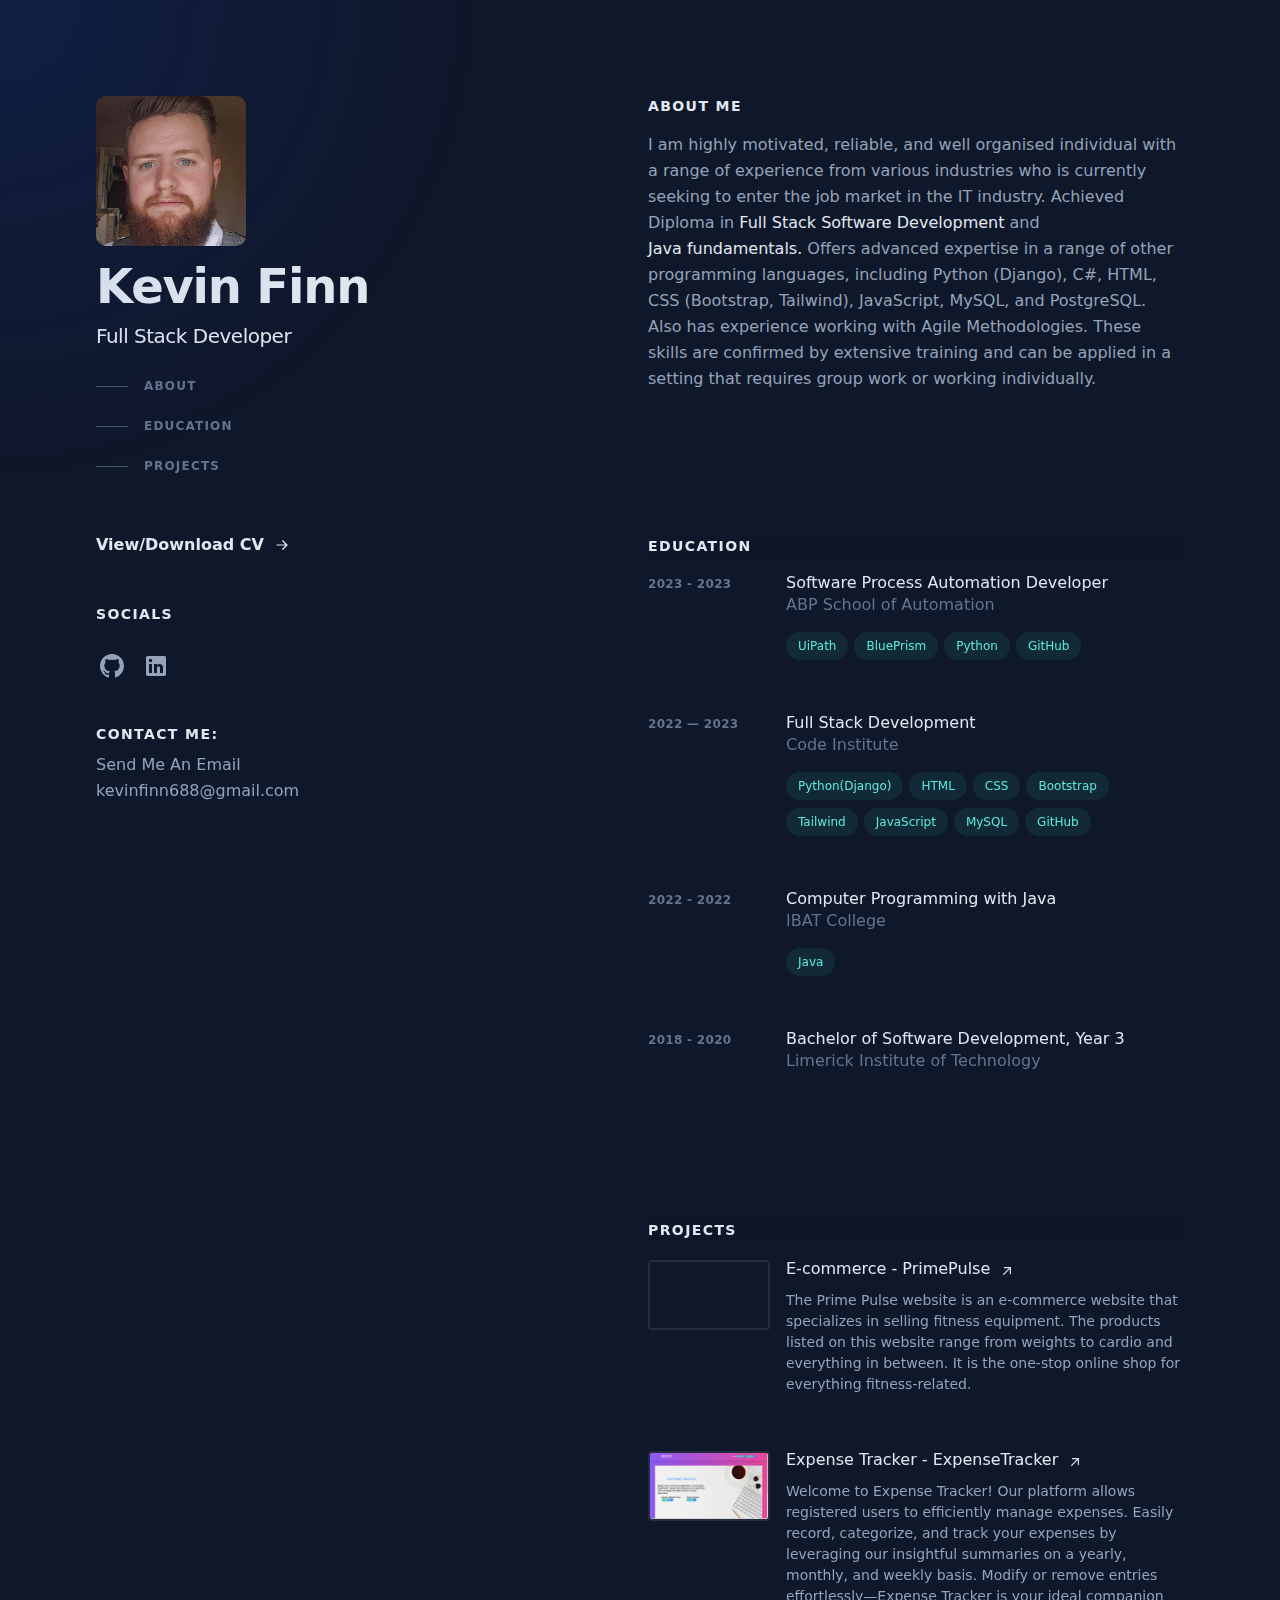
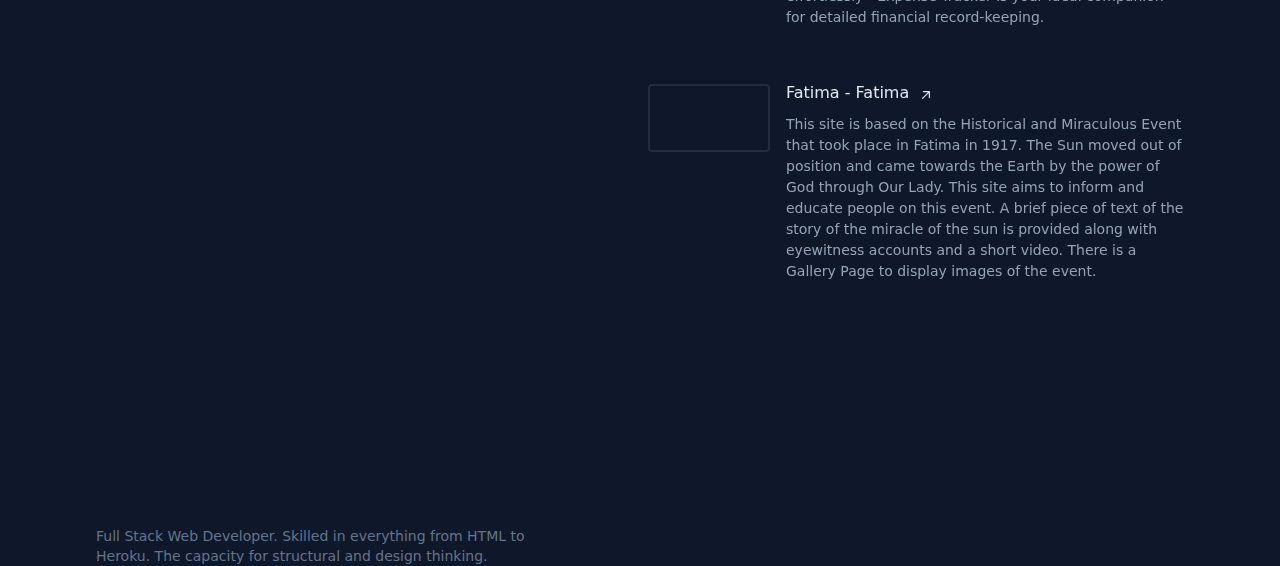
==== index.html @ 11462dec "fixed display errors" ====
<!DOCTYPE html>
<html lang="en" class="scroll-smooth">

<head>
    <meta charset="UTF-8">
    <meta name="viewport" content="width=device-width, initial-scale=1.0">
    <meta name="description"
        content="Welcome to the portfolio of Kevin Finn, a passionate Full Stack Web Developer with expertise in building robust and scalable web applications. Explore a collection of Kevin's innovative projects showcasing proficiency in HTML, CSS, JavaScript, React, Node.js, and more. With a keen eye for design and a dedication to delivering seamless user experiences, Kevin's portfolio demonstrates a track record of crafting intuitive interfaces and leveraging cutting-edge technologies. Get in touch to collaborate on your next digital venture or explore the diverse skills and experiences exhibited throughout this portfolio.">
    <meta name="keywords"
        content="Kevin Finn, Full Stack Web Developer, HTML, CSS, JavaScript, React, Node.js, Web Development, Portfolio">
    <title>Kevin Finn - Web Developer</title>

    <script type="text/javascript" src=""></script>
    <link rel="preconnect" href="https://use.fontawesome.com">
    <link rel="stylesheet" href="https://use.fontawesome.com/releases/v5.15.4/css/all.css">

    <link rel="stylesheet" href="static/assets/style.css" />

</head>

<body class="bg-slate-900 leading-relaxed text-slate-400 antialiased selection:bg-teal-300 selection:text-teal-900">
    <div id="__next">
        <div class="__variable_20b187 group/spotlight relative">
            <div class="pointer-events-none fixed inset-0 z-30 transition duration-300 lg:absolute" style="background:radial-gradient(
              600px circle at 0px 0px,
              rgba(29, 78, 216, 0.15),
              transparent 80%
            )"></div>
            <div class="mx-auto min-h-screen max-w-screen-xl px-6 py-12 font-sans md:px-12 md:py-20 lg:px-24 lg:py-0">
                <div class="lg:flex lg:justify-between lg:gap-4">
                    <header
                        class="lg:sticky lg:top-0 lg:flex lg:max-h-screen lg:w-1/2 lg:flex-col lg:justify-between lg:py-24">
                        <div>
                            <div class="rounded-image mb-4">
                                <img src="static/images/profile_image.jpg" alt="Profile Image">
                            </div>

                            <h1 class="text-4xl font-bold tracking-tight text-slate-200 sm:text-5xl">
                                Kevin Finn
                            </h1>
                            <h2 class="mt-3 text-lg font-medium tracking-tight text-slate-200 sm:text-xl">Full Stack
                                Developer</h2>
                            <!-- <p class="mt-4 max-w-xs leading-normal">I build .</p>-->
                            <nav class="nav hidden lg:block" aria-label="In-page jump links">
                                <ul class="mt-4 w-max">
                                    <li>
                                        <a class="group flex items-center py-3 " href="#about">
                                            <span
                                                class="nav-indicator mr-4 h-px w-8 bg-slate-600 transition-all group-hover:w-16 group-hover:bg-slate-200 group-focus-visible:w-16 group-focus-visible:bg-slate-200 motion-reduce:transition-none"></span>
                                            <span
                                                class="nav-text text-xs font-bold uppercase tracking-widest text-slate-500 group-hover:text-slate-200 group-focus-visible:text-slate-200">About</span>
                                        </a>
                                    </li>
                                    <li>
                                        <a class="group flex items-center py-3 " href="#education">
                                            <span
                                                class="nav-indicator mr-4 h-px w-8 bg-slate-600 transition-all group-hover:w-16 group-hover:bg-slate-200 group-focus-visible:w-16 group-focus-visible:bg-slate-200 motion-reduce:transition-none"></span>
                                            <span
                                                class="nav-text text-xs font-bold uppercase tracking-widest text-slate-500 group-hover:text-slate-200 group-focus-visible:text-slate-200">Education</span>
                                        </a>
                                    </li>
                                    <li>
                                        <a class="group flex items-center py-3 " href="#projects">
                                            <span
                                                class="nav-indicator mr-4 h-px w-8 bg-slate-600 transition-all group-hover:w-16 group-hover:bg-slate-200 group-focus-visible:w-16 group-focus-visible:bg-slate-200 motion-reduce:transition-none"></span>
                                            <span
                                                class="nav-text text-xs font-bold uppercase tracking-widest text-slate-500 group-hover:text-slate-200 group-focus-visible:text-slate-200">Projects</span>
                                        </a>
                                    </li>
                                </ul>
                            </nav>
                        </div>

                        <div class="mt-8">
                            <a class="inline-flex items-center font-medium leading-tight text-slate-200 font-semibold text-slate-200 group"
                                aria-label="View Full Resume" href="static/cv/Kevin Finn CV.pdf" target="_blank">
                                <span>
                                    <span
                                        class="border-b border-transparent pb-px transition group-hover:border-teal-300 motion-reduce:transition-none">View/Download
                                        <!-- -->
                                    </span>
                                    <span class="whitespace-nowrap">
                                        <span
                                            class="border-b border-transparent pb-px transition group-hover:border-teal-300 motion-reduce:transition-none">CV</span>
                                        <svg xmlns="" viewBox="0 0 20 20" fill="currentColor"
                                            class="ml-1 inline-block h-4 w-4 shrink-0 -translate-y-px transition-transform group-hover:translate-x-2 group-focus-visible:translate-x-2 motion-reduce:transition-none"
                                            aria-hidden="true">
                                            <path fill-rule="evenodd"
                                                d="M3 10a.75.75 0 01.75-.75h10.638L10.23 5.29a.75.75 0 111.04-1.08l5.5 5.25a.75.75 0 010 1.08l-5.5 5.25a.75.75 0 11-1.04-1.08l4.158-3.96H3.75A.75.75 0 013 10z"
                                                clip-rule="evenodd"></path>
                                        </svg>
                                    </span>
                                </span>
                            </a>
                        </div>
                        <div class="mt-8">
                            <h2 class="text-sm font-bold uppercase tracking-widest text-slate-200 mb-2">Socials</h2>
                        </div>
                        <ul class="ml-1 mt-2 flex items-center" aria-label="Social media">
                            <li class="mr-5 text-xs">
                                <a class="block hover:text-slate-200" href="https://github.com/kev-n14" target="_blank"
                                    rel="noreferrer noopener" aria-label="GitHub (opens in a new tab)">
                                    <span class="sr-only">GitHub</span>
                                    <svg xmlns="http://www.w3.org/2000/svg" viewBox="0 0 16 16" fill="currentColor"
                                        class="h-6 w-6" aria-hidden="true">
                                        <path
                                            d="M8 0C3.58 0 0 3.58 0 8c0 3.54 2.29 6.53 5.47 7.59.4.07.55-.17.55-.38 0-.19-.01-.82-.01-1.49-2.01.37-2.53-.49-2.69-.94-.09-.23-.48-.94-.82-1.13-.28-.15-.68-.52-.01-.53.63-.01 1.08.58 1.23.82.72 1.21 1.87.87 2.33.66.07-.52.28-.87.51-1.07-1.78-.2-3.64-.89-3.64-3.95 0-.87.31-1.59.82-2.15-.08-.2-.36-1.02.08-2.12 0 0 .67-.21 2.2.82.64-.18 1.32-.27 2-.27.68 0 1.36.09 2 .27 1.53-1.04 2.2-.82 2.2-.82.44 1.1.16 1.92.08 2.12.51.56.82 1.27.82 2.15 0 3.07-1.87 3.75-3.65 3.95.29.25.54.73.54 1.48 0 1.07-.01 1.93-.01 2.2 0 .21.15.46.55.38A8.013 8.013 0 0016 8c0-4.42-3.58-8-8-8z">
                                        </path>
                                    </svg>
                                </a>
                            </li>

                            <li class="mr-5 text-xs">
                                <a class="block hover:text-slate-200" href="www.linkedin.com/in/kevin-f-656a532a1"
                                    target="_blank" rel="noreferrer noopener"
                                    aria-label="LinkedIn (opens in a new tab)">
                                    <span class="sr-only">LinkedIn</span>
                                    <svg xmlns="http://www.w3.org/2000/svg" viewBox="0 0 24 24" fill="currentColor"
                                        class="h-6 w-6" aria-hidden="true">
                                        <path
                                            d="M20.5 2h-17A1.5 1.5 0 002 3.5v17A1.5 1.5 0 003.5 22h17a1.5 1.5 0 001.5-1.5v-17A1.5 1.5 0 0020.5 2zM8 19H5v-9h3zM6.5 8.25A1.75 1.75 0 118.3 6.5a1.78 1.78 0 01-1.8 1.75zM19 19h-3v-4.74c0-1.42-.6-1.93-1.38-1.93A1.74 1.74 0 0013 14.19a.66.66 0 000 .14V19h-3v-9h2.9v1.3a3.11 3.11 0 012.7-1.4c1.55 0 3.36.86 3.36 3.66z">
                                        </path>
                                    </svg>
                                </a>
                            </li>
                        </ul>
                        <div class="mt-8 mb-8">
                            <h2 class="text-sm font-bold uppercase tracking-widest text-slate-200 mb-2">Contact Me:</h2>
                            <a href="mailto:kevinfinn688@gmail.com">Send Me An Email</a>
                            <p>kevinfinn688@gmail.com</p>
                        </div>
                    </header>

                    <main id="content" class="pt-24 lg:w-1/2 lg:py-24">
                        <section id="about" class="mb-16 scroll-mt-16 md:mb-24 lg:mb-36 lg:scroll-mt-24"
                            aria-label="About me">
                            <div>
                                <div class="mb-8">
                                    <h2 class="text-sm font-bold uppercase tracking-widest text-slate-200 mb-4">About Me
                                    </h2>
                                </div>
                                <p class="mb-4">
                                    I am highly motivated, reliable, and well organised individual with a range of
                                    experience from various
                                    industries who is currently seeking to enter the job market in the IT industry.
                                    Achieved Diploma in
                                    <a class="inline-flex items-baseline font-medium leading-tight text-slate-200 hover:text-teal-300 focus-visible:text-teal-300  group/link text-base"
                                        href="static/cv/Full stack development.pdf" target="_blank"
                                        rel="noreferrer noopener"
                                        aria-label="Diploma for full stack development (opens in a new tab)">
                                        Full Stack Software Development
                                    </a>
                                    and
                                    <a class="inline-flex items-baseline font-medium leading-tight text-slate-200 hover:text-teal-300 focus-visible:text-teal-300  group/link text-base"
                                        href="static/cv/IBAT-Certificate.PDF" target="_blank" rel="noreferrer noopener"
                                        aria-label="Diploma for Java Programming(opens in a new tab)">
                                        Java fundamentals.
                                    </a>
                                    Offers advanced expertise in a range of other programming
                                    languages, including Python (Django), C#, HTML, CSS (Bootstrap, Tailwind),
                                    JavaScript, MySQL, and
                                    PostgreSQL. Also has experience working with Agile Methodologies. These skills are
                                    confirmed by
                                    extensive training and can be applied in a setting that requires group work or
                                    working individually.
                                </p>

                            </div>
                        </section>

                        <section id="education" class="mb-16 scroll-mt-16 md:mb-24 lg:mb-36 lg:scroll-mt-24"
                            aria-label="Education">
                            <div
                                class="sticky top-0 z-20 -mx-6 mb-4 w-full bg-slate-900/75 px-6 py-5 backdrop-blur md:-mx-12 md:px-12 lg:block lg:sticky lg:top-0 lg:mx-auto lg:w-full lg:px-0 lg:py-0 lg:opacity-100">
                                <h2 class="text-sm font-bold uppercase tracking-widest text-slate-200 mb-4">Education
                                </h2>
                            </div>

                            <ol class="group/list">
                                <li class="mb-12">
                                    <div
                                        class="group relative grid pb-1 transition-all sm:grid-cols-8 sm:gap-8 md:gap-4 lg:hover:!opacity-100 lg:group-hover/list:opacity-50">
                                        <div
                                            class="absolute -inset-x-4 -inset-y-4 z-0 hidden rounded-md transition motion-reduce:transition-none lg:-inset-x-6 lg:block lg:group-hover:bg-slate-800/50 lg:group-hover:shadow-[inset_0_1px_0_0_rgba(148,163,184,0.1)] lg:group-hover:drop-shadow-lg">
                                        </div>
                                        <header
                                            class="z-10 mb-2 mt-1 text-xs font-semibold uppercase tracking-wide text-slate-500 sm:col-span-2"
                                            aria-label="2016 to 2017">2023 - 2023</header>
                                        <div class="z-10 sm:col-span-6">
                                            <h3 class="font-medium leading-snug text-slate-200">
                                                <div>
                                                    <a class="inline-flex items-baseline font-medium leading-tight text-slate-200 hover:text-teal-300 focus-visible:text-teal-300  group/link text-base"
                                                        href="" target="_blank" rel="noreferrer noopener"
                                                        aria-label="(opens in a new tab)">
                                                        <span
                                                            class="absolute -inset-x-4 -inset-y-2.5 hidden rounded md:-inset-x-6 md:-inset-y-4 lg:block"></span>
                                                        <span>
                                                            Software Process Automation Developer
                                                        </span>
                                                    </a>
                                                </div>
                                                <div>
                                                    <div class="text-slate-500" aria-hidden="true">ABP School of
                                                        Automation
                                                    </div>
                                                </div>
                                            </h3>
                                            <ul class="mt-2 flex flex-wrap" aria-label="Technologies used">
                                                <li class="mr-1.5 mt-2">
                                                    <div
                                                        class="flex items-center rounded-full bg-teal-400/10 px-3 py-1 text-xs font-medium leading-5 text-teal-300 ">
                                                        UiPath</div>
                                                </li>
                                                <li class="mr-1.5 mt-2">
                                                    <div
                                                        class="flex items-center rounded-full bg-teal-400/10 px-3 py-1 text-xs font-medium leading-5 text-teal-300 ">
                                                        BluePrism</div>
                                                </li>
                                                <li class="mr-1.5 mt-2">
                                                    <div
                                                        class="flex items-center rounded-full bg-teal-400/10 px-3 py-1 text-xs font-medium leading-5 text-teal-300 ">
                                                        Python</div>
                                                </li>
                                                <li class="mr-1.5 mt-2">
                                                    <div
                                                        class="flex items-center rounded-full bg-teal-400/10 px-3 py-1 text-xs font-medium leading-5 text-teal-300 ">
                                                        GitHub</div>
                                                </li>
                                            </ul>
                                        </div>
                                    </div>
                                </li>
                                <li class="mb-12">
                                    <div
                                        class="group relative grid pb-1 transition-all sm:grid-cols-8 sm:gap-8 md:gap-4 lg:hover:!opacity-100 lg:group-hover/list:opacity-50">
                                        <div
                                            class="absolute -inset-x-4 -inset-y-4 z-0 hidden rounded-md transition motion-reduce:transition-none lg:-inset-x-6 lg:block lg:group-hover:bg-slate-800/50 lg:group-hover:shadow-[inset_0_1px_0_0_rgba(148,163,184,0.1)] lg:group-hover:drop-shadow-lg">
                                        </div>
                                        <header
                                            class="z-10 mb-2 mt-1 text-xs font-semibold uppercase tracking-wide text-slate-500 sm:col-span-2"
                                            aria-label="2022 — 2023">2022 — 2023</header>
                                        <div class="z-10 sm:col-span-6">
                                            <h3 class="font-medium leading-snug text-slate-200">
                                                <div>
                                                    <a class="inline-flex items-baseline font-medium leading-tight text-slate-200 hover:text-teal-300 focus-visible:text-teal-300  group/link text-base"
                                                        href="" target="_blank" rel="noreferrer noopener"
                                                        aria-label=" (opens in a new tab)">
                                                        <span
                                                            class="absolute -inset-x-4 -inset-y-2.5 hidden rounded md:-inset-x-6 md:-inset-y-4 lg:block"></span>
                                                        <span>
                                                            Full Stack Development
                                                        </span>
                                                    </a>
                                                </div>
                                                <div>
                                                    <div class="text-slate-500" aria-hidden="true">Code Institute
                                                    </div>
                                                </div>
                                            </h3>

                                            <ul class="mt-2 flex flex-wrap" aria-label="Technologies used">
                                                <li class="mr-1.5 mt-2">
                                                    <div
                                                        class="flex items-center rounded-full bg-teal-400/10 px-3 py-1 text-xs font-medium leading-5 text-teal-300 ">
                                                        Python(Django)</div>
                                                </li>
                                                <li class="mr-1.5 mt-2">
                                                    <div
                                                        class="flex items-center rounded-full bg-teal-400/10 px-3 py-1 text-xs font-medium leading-5 text-teal-300 ">
                                                        HTML</div>
                                                </li>
                                                <li class="mr-1.5 mt-2">
                                                    <div
                                                        class="flex items-center rounded-full bg-teal-400/10 px-3 py-1 text-xs font-medium leading-5 text-teal-300 ">
                                                        CSS</div>
                                                </li>
                                                <li class="mr-1.5 mt-2">
                                                    <div
                                                        class="flex items-center rounded-full bg-teal-400/10 px-3 py-1 text-xs font-medium leading-5 text-teal-300 ">
                                                        Bootstrap</div>
                                                </li>
                                                <li class="mr-1.5 mt-2">
                                                    <div
                                                        class="flex items-center rounded-full bg-teal-400/10 px-3 py-1 text-xs font-medium leading-5 text-teal-300 ">
                                                        Tailwind</div>
                                                </li>
                                                <li class="mr-1.5 mt-2">
                                                    <div
                                                        class="flex items-center rounded-full bg-teal-400/10 px-3 py-1 text-xs font-medium leading-5 text-teal-300 ">
                                                        JavaScript</div>
                                                </li>
                                                <li class="mr-1.5 mt-2">
                                                    <div
                                                        class="flex items-center rounded-full bg-teal-400/10 px-3 py-1 text-xs font-medium leading-5 text-teal-300 ">
                                                        MySQL</div>
                                                </li>
                                                <li class="mr-1.5 mt-2">
                                                    <div
                                                        class="flex items-center rounded-full bg-teal-400/10 px-3 py-1 text-xs font-medium leading-5 text-teal-300 ">
                                                        GitHub</div>
                                                </li>
                                            </ul>
                                        </div>
                                    </div>
                                </li>
                                <li class="mb-12">
                                    <div
                                        class="group relative grid pb-1 transition-all sm:grid-cols-8 sm:gap-8 md:gap-4 lg:hover:!opacity-100 lg:group-hover/list:opacity-50">
                                        <div
                                            class="absolute -inset-x-4 -inset-y-4 z-0 hidden rounded-md transition motion-reduce:transition-none lg:-inset-x-6 lg:block lg:group-hover:bg-slate-800/50 lg:group-hover:shadow-[inset_0_1px_0_0_rgba(148,163,184,0.1)] lg:group-hover:drop-shadow-lg">
                                        </div>
                                        <header
                                            class="z-10 mb-2 mt-1 text-xs font-semibold uppercase tracking-wide text-slate-500 sm:col-span-2"
                                            aria-label="2022 - 2022">2022 - 2022</header>
                                        <div class="z-10 sm:col-span-6">
                                            <h3 class="font-medium leading-snug text-slate-200">
                                                <div>
                                                    <a class="inline-flex items-baseline font-medium leading-tight text-slate-200 hover:text-teal-300 focus-visible:text-teal-300  group/link text-base"
                                                        href="" target="_blank" rel="noreferrer noopener"
                                                        aria-label=" (opens in a new tab)">
                                                        <span
                                                            class="absolute -inset-x-4 -inset-y-2.5 hidden rounded md:-inset-x-6 md:-inset-y-4 lg:block"></span>
                                                        <span>
                                                            Computer Programming with Java
                                                        </span>
                                                        </span>
                                                    </a>
                                                </div>
                                                <div>
                                                    <div class="text-slate-500" aria-hidden="true">IBAT College
                                                    </div>
                                                </div>
                                            </h3>


                                            <ul class="mt-2 flex flex-wrap" aria-label="Technologies used">
                                                <li class="mr-1.5 mt-2">
                                                    <div
                                                        class="flex items-center rounded-full bg-teal-400/10 px-3 py-1 text-xs font-medium leading-5 text-teal-300 ">
                                                        Java</div>
                                                </li>
                                            </ul>
                                        </div>
                                    </div>
                                </li>
                                <li class="mb-12">
                                    <div
                                        class="group relative grid pb-1 transition-all sm:grid-cols-8 sm:gap-8 md:gap-4 lg:hover:!opacity-100 lg:group-hover/list:opacity-50">
                                        <div
                                            class="absolute -inset-x-4 -inset-y-4 z-0 hidden rounded-md transition motion-reduce:transition-none lg:-inset-x-6 lg:block lg:group-hover:bg-slate-800/50 lg:group-hover:shadow-[inset_0_1px_0_0_rgba(148,163,184,0.1)] lg:group-hover:drop-shadow-lg">
                                        </div>
                                        <header
                                            class="z-10 mb-2 mt-1 text-xs font-semibold uppercase tracking-wide text-slate-500 sm:col-span-2"
                                            aria-label="2018 - 2020">2018 - 2020 </header>
                                        <div class="z-10 sm:col-span-6">
                                            <h3 class="font-medium leading-snug text-slate-200">
                                                <div>
                                                    <a class="inline-flex items-baseline font-medium leading-tight text-slate-200 hover:text-teal-300 focus-visible:text-teal-300  group/link text-base"
                                                        href="" target="_blank" rel="noreferrer noopener"
                                                        aria-label=" (opens in a new tab)">
                                                        <span
                                                            class="absolute -inset-x-4 -inset-y-2.5 hidden rounded md:-inset-x-6 md:-inset-y-4 lg:block"></span>
                                                        <span>
                                                            Bachelor of Software Development, Year 3
                                                        </span>
                                                        </span>
                                                    </a>
                                                </div>
                                                <div>
                                                    <div class="text-slate-500" aria-hidden="true">Limerick
                                                        Institute of Technology</div>
                                                </div>
                                            </h3>

                                        </div>
                                    </div>
                                </li>
                            </ol>
                        </section>
                        <section id="projects" class="mb-16 scroll-mt-16 md:mb-24 lg:mb-36 lg:scroll-mt-24"
                            aria-label="Selected projects">
                            <div
                                class="sticky top-0 z-20 -mx-6 mb-4 w-full bg-slate-900/75 px-6 py-5 backdrop-blur md:-mx-12 md:px-12 lg:block lg:sticky lg:top-0 lg:mx-auto lg:w-full lg:px-0 lg:py-0 lg:opacity-100">
                                <h2 class="text-sm font-bold uppercase tracking-widest text-slate-200 mb-4">Projects
                                </h2>
                            </div>
                            <div>
                                <ul class="group/list">
                                    <li class="mb-12">
                                        <div
                                            class="group relative grid gap-4 pb-1 transition-all sm:grid-cols-8 sm:gap-8 md:gap-4 lg:hover:!opacity-100 lg:group-hover/list:opacity-50">
                                            <div
                                                class="absolute -inset-x-4 -inset-y-4 z-0 hidden rounded-md transition motion-reduce:transition-none lg:-inset-x-6 lg:block lg:group-hover:bg-slate-800/50 lg:group-hover:shadow-[inset_0_1px_0_0_rgba(148,163,184,0.1)] lg:group-hover:drop-shadow-lg">
                                            </div>
                                            <div class="z-10 sm:order-2 sm:col-span-6">
                                                <h3>
                                                    <a class="inline-flex items-baseline font-medium leading-tight text-slate-200 hover:text-teal-300 focus-visible:text-teal-300  group/link text-base"
                                                        href="https://prime-pulse-d780887a098c.herokuapp.com/"
                                                        target="_blank" rel="noreferrer noopener"
                                                        aria-label="Prime Pulse Website (opens in a new tab)">
                                                        <span
                                                            class="absolute -inset-x-4 -inset-y-2.5 hidden rounded md:-inset-x-6 md:-inset-y-4 lg:block"></span>
                                                        <span>
                                                            E-commerce -
                                                            <!-- -->
                                                            <span class="inline-block">
                                                                PrimePulse
                                                                <svg xmlns="" viewBox="0 0 20 20" fill="currentColor"
                                                                    class="inline-block h-4 w-4 shrink-0 transition-transform group-hover/link:-translate-y-1 group-hover/link:translate-x-1 group-focus-visible/link:-translate-y-1 group-focus-visible/link:translate-x-1 motion-reduce:transition-none ml-1 translate-y-px"
                                                                    aria-hidden="true">
                                                                    <path fill-rule="evenodd"
                                                                        d="M5.22 14.78a.75.75 0 001.06 0l7.22-7.22v5.69a.75.75 0 001.5 0v-7.5a.75.75 0 00-.75-.75h-7.5a.75.75 0 000 1.5h5.69l-7.22 7.22a.75.75 0 000 1.06z"
                                                                        clip-rule="evenodd"></path>
                                                                </svg>
                                                            </span>
                                                        </span>
                                                    </a>
                                                </h3>
                                                <p class="mt-2 text-sm leading-normal">The Prime Pulse website
                                                    is an
                                                    e-commerce website that specializes in selling fitness
                                                    equipment.
                                                    The products listed on this website range from weights to
                                                    cardio
                                                    and
                                                    everything in between. It is the one-stop online shop for
                                                    everything
                                                    fitness-related. </p>
                                            </div>
                                            <img alt="" loading="lazy" width="200" height="48" decoding="async"
                                                data-nimg="1"
                                                class="rounded border-2 border-slate-200/10 transition group-hover:border-slate-200/30 sm:order-1 sm:col-span-2 sm:translate-y-1"
                                                style="color:transparent" src="static/images/primepulsefull.png" />
                                        </div>
                                    </li>
                                    <li class="mb-12">
                                        <div
                                            class="group relative grid gap-4 pb-1 transition-all sm:grid-cols-8 sm:gap-8 md:gap-4 lg:hover:!opacity-100 lg:group-hover/list:opacity-50">
                                            <div
                                                class="absolute -inset-x-4 -inset-y-4 z-0 hidden rounded-md transition motion-reduce:transition-none lg:-inset-x-6 lg:block lg:group-hover:bg-slate-800/50 lg:group-hover:shadow-[inset_0_1px_0_0_rgba(148,163,184,0.1)] lg:group-hover:drop-shadow-lg">
                                            </div>
                                            <div class="z-10 sm:order-2 sm:col-span-6">
                                                <h3>
                                                    <a class="inline-flex items-baseline font-medium leading-tight text-slate-200 hover:text-teal-300 focus-visible:text-teal-300  group/link text-base"
                                                        href="" target="_blank" rel="noreferrer noopener"
                                                        aria-label="Expense Tracker Website (opens in a new tab)">
                                                        <span
                                                            class="absolute -inset-x-4 -inset-y-2.5 hidden rounded md:-inset-x-6 md:-inset-y-4 lg:block"></span>
                                                        <span>
                                                            Expense Tracker -
                                                            <!-- -->
                                                            <span class="inline-block">
                                                                ExpenseTracker
                                                                <svg xmlns="" viewBox="0 0 20 20" fill="currentColor"
                                                                    class="inline-block h-4 w-4 shrink-0 transition-transform group-hover/link:-translate-y-1 group-hover/link:translate-x-1 group-focus-visible/link:-translate-y-1 group-focus-visible/link:translate-x-1 motion-reduce:transition-none ml-1 translate-y-px"
                                                                    aria-hidden="true">
                                                                    <path fill-rule="evenodd"
                                                                        d="M5.22 14.78a.75.75 0 001.06 0l7.22-7.22v5.69a.75.75 0 001.5 0v-7.5a.75.75 0 00-.75-.75h-7.5a.75.75 0 000 1.5h5.69l-7.22 7.22a.75.75 0 000 1.06z"
                                                                        clip-rule="evenodd"></path>
                                                                </svg>
                                                            </span>
                                                        </span>
                                                    </a>
                                                </h3>
                                                <p class="mt-2 text-sm leading-normal">Welcome to Expense
                                                    Tracker!
                                                    Our
                                                    platform allows registered users to efficiently manage
                                                    expenses.
                                                    Easily record, categorize, and track your expenses by
                                                    leveraging
                                                    our
                                                    insightful summaries on a yearly, monthly, and weekly basis.
                                                    Modify
                                                    or remove entries effortlessly—Expense Tracker is your ideal
                                                    companion for detailed financial record-keeping.</p>
                                            </div>
                                            <img alt="" loading="lazy" width="200" height="48" decoding="async"
                                                data-nimg="1"
                                                class="rounded border-2 border-slate-200/10 transition group-hover:border-slate-200/30 sm:order-1 sm:col-span-2 sm:translate-y-1"
                                                style="color:transparent" src="static/images/expenseTracker.png" />
                                        </div>
                                    </li>
                                    <li class="mb-12">
                                        <div
                                            class="group relative grid gap-4 pb-1 transition-all sm:grid-cols-8 sm:gap-8 md:gap-4 lg:hover:!opacity-100 lg:group-hover/list:opacity-50">
                                            <div
                                                class="absolute -inset-x-4 -inset-y-4 z-0 hidden rounded-md transition motion-reduce:transition-none lg:-inset-x-6 lg:block lg:group-hover:bg-slate-800/50 lg:group-hover:shadow-[inset_0_1px_0_0_rgba(148,163,184,0.1)] lg:group-hover:drop-shadow-lg">
                                            </div>
                                            <div class="z-10 sm:order-2 sm:col-span-6">
                                                <h3>
                                                    <a class="inline-flex items-baseline font-medium leading-tight text-slate-200 hover:text-teal-300 focus-visible:text-teal-300  group/link text-base"
                                                        href="https://kev-n14.github.io/pp1-miracle-of-the-sun/"
                                                        target="_blank" rel="noreferrer noopener"
                                                        aria-label="Fatima Website (opens in a new tab)">
                                                        <span
                                                            class="absolute -inset-x-4 -inset-y-2.5 hidden rounded md:-inset-x-6 md:-inset-y-4 lg:block"></span>
                                                        <span>
                                                            Fatima -
                                                            <!-- -->
                                                            <span class="inline-block">
                                                                Fatima
                                                                <svg xmlns="" viewBox="0 0 20 20" fill="currentColor"
                                                                    class="inline-block h-4 w-4 shrink-0 transition-transform group-hover/link:-translate-y-1 group-hover/link:translate-x-1 group-focus-visible/link:-translate-y-1 group-focus-visible/link:translate-x-1 motion-reduce:transition-none ml-1 translate-y-px"
                                                                    aria-hidden="true">
                                                                    <path fill-rule="evenodd"
                                                                        d="M5.22 14.78a.75.75 0 001.06 0l7.22-7.22v5.69a.75.75 0 001.5 0v-7.5a.75.75 0 00-.75-.75h-7.5a.75.75 0 000 1.5h5.69l-7.22 7.22a.75.75 0 000 1.06z"
                                                                        clip-rule="evenodd"></path>
                                                                </svg>
                                                            </span>
                                                        </span>
                                                    </a>
                                                </h3>
                                                <p class="mt-2 text-sm leading-normal">This site is based on the
                                                    Historical and Miraculous Event that took place in Fatima in
                                                    1917.
                                                    The Sun moved out of position and came towards the Earth by
                                                    the
                                                    power of God through Our Lady. This site aims to inform and
                                                    educate
                                                    people on this event.
                                                    A brief piece of text of the story of the miracle of the sun
                                                    is
                                                    provided along with eyewitness accounts and a short video.
                                                    There
                                                    is
                                                    a Gallery Page to display images of the event. </p>
                                            </div>
                                            <img alt="" loading="lazy" width="200" height="48" decoding="async"
                                                data-nimg="1"
                                                class="rounded border-2 border-slate-200/10 transition group-hover:border-slate-200/30 sm:order-1 sm:col-span-2 sm:translate-y-1"
                                                style="color:transparent" src="static/images/fatima_website.png" />
                                        </div>
                                    </li>
                                </ul>
                            </div>
                </div>


                </section>
                <footer class="max-w-md pb-16 text-sm text-slate-500 sm:pb-0">
                    <p class="inline-block">
                        Full Stack Web Developer. Skilled in everything from HTML to Heroku. The capacity
                        for
                        structural and
                        design thinking.
                    </p>
                </footer>
                </main>
            </div>
        </div>
    </div>
    </div>
</body>

</html>
---- static/assets/style.css ----
/*
! tailwindcss v3.3.2 | MIT License | https://tailwindcss.com
*/
*,:after,:before {
    box-sizing: border-box;
    border: 0 solid #e5e7eb
}

:after,:before {
    --tw-content: ""
}

html {
    line-height: 1.5;
    -webkit-text-size-adjust: 100%;
    -moz-tab-size: 4;
    -o-tab-size: 4;
    tab-size: 4;
    font-family: var(--font-inter),ui-sans-serif,system-ui,-apple-system,BlinkMacSystemFont,"Segoe UI",Roboto,"Helvetica Neue",Arial,"Noto Sans",sans-serif,"Apple Color Emoji","Segoe UI Emoji","Segoe UI Symbol","Noto Color Emoji";
    font-feature-settings: "ss03","cv02","cv11";
    font-variation-settings: normal
}

body {
    margin: 0;
    line-height: inherit
}

hr {
    height: 0;
    color: inherit;
    border-top-width: 1px
}

abbr:where([title]) {
    -webkit-text-decoration: underline dotted;
    text-decoration: underline dotted
}

h1,h2,h3,h4,h5,h6 {
    font-size: inherit;
    font-weight: inherit
}

a {
    color: inherit;
    text-decoration: inherit
}

b,strong {
    font-weight: bolder
}

code,kbd,pre,samp {
    font-family: ui-monospace,SFMono-Regular,Menlo,Monaco,Consolas,Liberation Mono,Courier New,monospace;
    font-size: 1em
}

small {
    font-size: 80%
}

sub,sup {
    font-size: 75%;
    line-height: 0;
    position: relative;
    vertical-align: baseline
}

sub {
    bottom: -.25em
}

sup {
    top: -.5em
}
.rounded-image {
    width: 150px; /* Adjust the width as needed */
    height: 150px; /* Adjust the height as needed */
    overflow: hidden;
    border-radius: 10px; /* Adjust the border-radius for rounded corners */
}
  
  .rounded-image img {
    width: 100%; /* Ensures the image takes the full width of the parent container */
    height: auto; /* Maintains the aspect ratio */
    display: block; /* Removes any extra space below the image */
}
  

table {
    text-indent: 0;
    border-color: inherit;
    border-collapse: collapse
}

button,input,optgroup,select,textarea {
    font-family: inherit;
    font-size: 100%;
    font-weight: inherit;
    line-height: inherit;
    color: inherit;
    margin: 0;
    padding: 0
}

button,select {
    text-transform: none
}

[type=button],[type=reset],[type=submit],button {
    -webkit-appearance: button;
    background-color: transparent;
    background-image: none
}

:-moz-focusring {
    outline: auto
}

:-moz-ui-invalid {
    box-shadow: none
}

progress {
    vertical-align: baseline
}

::-webkit-inner-spin-button,::-webkit-outer-spin-button {
    height: auto
}

[type=search] {
    -webkit-appearance: textfield;
    outline-offset: -2px
}

::-webkit-search-decoration {
    -webkit-appearance: none
}

::-webkit-file-upload-button {
    -webkit-appearance: button;
    font: inherit
}

summary {
    display: list-item
}

blockquote,dd,dl,figure,h1,h2,h3,h4,h5,h6,hr,p,pre {
    margin: 0
}

fieldset {
    margin: 0
}

fieldset,legend {
    padding: 0
}

menu,ol,ul {
    list-style: none;
    margin: 0;
    padding: 0
}

textarea {
    resize: vertical
}

input::-moz-placeholder,textarea::-moz-placeholder {
    opacity: 1;
    color: #9ca3af
}

input::placeholder,textarea::placeholder {
    opacity: 1;
    color: #9ca3af
}

[role=button],button {
    cursor: pointer
}

:disabled {
    cursor: default
}

audio,canvas,embed,iframe,img,object,svg,video {
    display: block;
    vertical-align: middle
}

img,video {
    max-width: 100%;
    height: auto
}

[hidden] {
    display: none
}

@media (prefers-reduced-motion:no-preference) {
    a,button {
        transition-property: color,background-color,border-color,text-decoration-color,fill,stroke,opacity,box-shadow,transform,filter,-webkit-backdrop-filter;
        transition-property: color,background-color,border-color,text-decoration-color,fill,stroke,opacity,box-shadow,transform,filter,backdrop-filter;
        transition-property: color,background-color,border-color,text-decoration-color,fill,stroke,opacity,box-shadow,transform,filter,backdrop-filter,-webkit-backdrop-filter;
        transition-timing-function: cubic-bezier(.4,0,.2,1);
        transition-duration: .15s
    }
}

*,:after,:before {
    --tw-border-spacing-x: 0;
    --tw-border-spacing-y: 0;
    --tw-translate-x: 0;
    --tw-translate-y: 0;
    --tw-rotate: 0;
    --tw-skew-x: 0;
    --tw-skew-y: 0;
    --tw-scale-x: 1;
    --tw-scale-y: 1;
    --tw-pan-x: ;
    --tw-pan-y: ;
    --tw-pinch-zoom: ;
    --tw-scroll-snap-strictness: proximity;
    --tw-gradient-from-position: ;
    --tw-gradient-via-position: ;
    --tw-gradient-to-position: ;
    --tw-ordinal: ;
    --tw-slashed-zero: ;
    --tw-numeric-figure: ;
    --tw-numeric-spacing: ;
    --tw-numeric-fraction: ;
    --tw-ring-inset: ;
    --tw-ring-offset-width: 0px;
    --tw-ring-offset-color: #fff;
    --tw-ring-color: rgba(59,130,246,.5);
    --tw-ring-offset-shadow: 0 0 #0000;
    --tw-ring-shadow: 0 0 #0000;
    --tw-shadow: 0 0 #0000;
    --tw-shadow-colored: 0 0 #0000;
    --tw-blur: ;
    --tw-brightness: ;
    --tw-contrast: ;
    --tw-grayscale: ;
    --tw-hue-rotate: ;
    --tw-invert: ;
    --tw-saturate: ;
    --tw-sepia: ;
    --tw-drop-shadow: ;
    --tw-backdrop-blur: ;
    --tw-backdrop-brightness: ;
    --tw-backdrop-contrast: ;
    --tw-backdrop-grayscale: ;
    --tw-backdrop-hue-rotate: ;
    --tw-backdrop-invert: ;
    --tw-backdrop-opacity: ;
    --tw-backdrop-saturate: ;
    --tw-backdrop-sepia:
}

::backdrop {
    --tw-border-spacing-x: 0;
    --tw-border-spacing-y: 0;
    --tw-translate-x: 0;
    --tw-translate-y: 0;
    --tw-rotate: 0;
    --tw-skew-x: 0;
    --tw-skew-y: 0;
    --tw-scale-x: 1;
    --tw-scale-y: 1;
    --tw-pan-x: ;
    --tw-pan-y: ;
    --tw-pinch-zoom: ;
    --tw-scroll-snap-strictness: proximity;
    --tw-gradient-from-position: ;
    --tw-gradient-via-position: ;
    --tw-gradient-to-position: ;
    --tw-ordinal: ;
    --tw-slashed-zero: ;
    --tw-numeric-figure: ;
    --tw-numeric-spacing: ;
    --tw-numeric-fraction: ;
    --tw-ring-inset: ;
    --tw-ring-offset-width: 0px;
    --tw-ring-offset-color: #fff;
    --tw-ring-color: rgba(59,130,246,.5);
    --tw-ring-offset-shadow: 0 0 #0000;
    --tw-ring-shadow: 0 0 #0000;
    --tw-shadow: 0 0 #0000;
    --tw-shadow-colored: 0 0 #0000;
    --tw-blur: ;
    --tw-brightness: ;
    --tw-contrast: ;
    --tw-grayscale: ;
    --tw-hue-rotate: ;
    --tw-invert: ;
    --tw-saturate: ;
    --tw-sepia: ;
    --tw-drop-shadow: ;
    --tw-backdrop-blur: ;
    --tw-backdrop-brightness: ;
    --tw-backdrop-contrast: ;
    --tw-backdrop-grayscale: ;
    --tw-backdrop-hue-rotate: ;
    --tw-backdrop-invert: ;
    --tw-backdrop-opacity: ;
    --tw-backdrop-saturate: ;
    --tw-backdrop-sepia:
}

.container {
    width: 100%
}

@media (min-width: 640px) {
    .container {
        max-width:640px
    }
}

@media (min-width: 768px) {
    .container {
        max-width:768px
    }
}

@media (min-width: 1024px) {
    .container {
        max-width:1024px
    }
}

@media (min-width: 1280px) {
    .container {
        max-width:1280px
    }
}

@media (min-width: 1536px) {
    .container {
        max-width:1536px
    }
}

.sr-only {
    position: absolute;
    width: 1px;
    height: 1px;
    padding: 0;
    margin: -1px;
    overflow: hidden;
    clip: rect(0,0,0,0);
    white-space: nowrap;
    border-width: 0
}

.not-sr-only {
    position: static;
    width: auto;
    height: auto;
    padding: 0;
    margin: 0;
    overflow: visible;
    clip: auto;
    white-space: normal
}

.pointer-events-none {
    pointer-events: none
}

.fixed {
    position: fixed
}

.absolute {
    position: absolute
}

.relative {
    position: relative
}

.sticky {
    position: sticky
}

.-inset-px {
    inset: -1px
}

.inset-0 {
    inset: 0
}

.-inset-x-4 {
    left: -1rem;
    right: -1rem
}

.-inset-y-2 {
    top: -.5rem;
    bottom: -.5rem
}

.-inset-y-2\.5 {
    top: -.625rem;
    bottom: -.625rem
}

.-inset-y-4 {
    top: -1rem;
    bottom: -1rem
}

.inset-x-0 {
    left: 0;
    right: 0
}

.bottom-0 {
    bottom: 0
}

.left-0 {
    left: 0
}

.left-1\/2 {
    left: 50%
}

.right-0 {
    right: 0
}

.top-0 {
    top: 0
}

.top-1\/2 {
    top: 50%
}

.z-0 {
    z-index: 0
}

.z-10 {
    z-index: 10
}

.z-20 {
    z-index: 20
}

.z-30 {
    z-index: 30
}

.z-40 {
    z-index: 40
}

.col-span-2 {
    grid-column: span 2/span 2
}

.col-span-6 {
    grid-column: span 6/span 6
}

.-mx-6 {
    margin-left: -1.5rem;
    margin-right: -1.5rem
}

.mx-auto {
    margin-left: auto;
    margin-right: auto
}

.my-1 {
    margin-top: .25rem;
    margin-bottom: .25rem
}

.-mt-1 {
    margin-top: -.25rem
}

.mb-1 {
    margin-bottom: .25rem
}

.mb-12 {
    margin-bottom: 3rem
}

.mb-16 {
    margin-bottom: 4rem
}

.mb-2 {
    margin-bottom: .5rem
}

.mb-4 {
    margin-bottom: 1rem
}

.ml-0 {
    margin-left: 0
}

.ml-0\.5 {
    margin-left: .125rem
}

.ml-1 {
    margin-left: .25rem
}

.ml-1\.5 {
    margin-left: .375rem
}

.mr-1 {
    margin-right: .25rem
}

.mr-1\.5 {
    margin-right: .375rem
}

.mr-4 {
    margin-right: 1rem
}

.mr-5 {
    margin-right: 1.25rem
}

.mt-1 {
    margin-top: .25rem
}

.mt-12 {
    margin-top: 3rem
}

.mt-16 {
    margin-top: 4rem
}

.mt-2 {
    margin-top: .5rem
}

.mt-3 {
    margin-top: .75rem
}

.mt-4 {
    margin-top: 1rem
}

.mt-8 {
    margin-top: 2rem
}

.block {
    display: block
}

.inline-block {
    display: inline-block
}

.flex {
    display: flex
}

.inline-flex {
    display: inline-flex
}

.table {
    display: table
}

.grid {
    display: grid
}

.inline-grid {
    display: inline-grid
}

.hidden {
    display: none
}

.h-3 {
    height: .75rem
}

.h-3\.5 {
    height: .875rem
}

.h-4 {
    height: 1rem
}

.h-6 {
    height: 1.5rem
}

.h-7 {
    height: 1.75rem
}

.h-full {
    height: 100%
}

.h-px {
    height: 1px
}

.h-screen {
    height: 100vh
}

.min-h-screen {
    min-height: 100vh
}

.w-3 {
    width: .75rem
}

.w-3\.5 {
    width: .875rem
}

.w-4 {
    width: 1rem
}

.w-6 {
    width: 1.5rem
}

.w-7 {
    width: 1.75rem
}

.w-8 {
    width: 2rem
}

.w-full {
    width: 100%
}

.w-max {
    width: -moz-max-content;
    width: max-content
}

.w-screen {
    width: 100vw
}

.max-w-md {
    max-width: 28rem
}

.max-w-screen-xl {
    max-width: 1280px
}

.max-w-xs {
    max-width: 20rem
}

.shrink-0 {
    flex-shrink: 0
}

.border-collapse {
    border-collapse: collapse
}

.-translate-x-1\/2 {
    --tw-translate-x: -50%
}

.-translate-x-1\/2,.-translate-x-full {
    transform: translate(var(--tw-translate-x),var(--tw-translate-y)) rotate(var(--tw-rotate)) skewX(var(--tw-skew-x)) skewY(var(--tw-skew-y)) scaleX(var(--tw-scale-x)) scaleY(var(--tw-scale-y))
}

.-translate-x-full {
    --tw-translate-x: -100%
}

.-translate-y-1 {
    --tw-translate-y: -0.25rem
}

.-translate-y-1,.-translate-y-1\.5 {
    transform: translate(var(--tw-translate-x),var(--tw-translate-y)) rotate(var(--tw-rotate)) skewX(var(--tw-skew-x)) skewY(var(--tw-skew-y)) scaleX(var(--tw-scale-x)) scaleY(var(--tw-scale-y))
}

.-translate-y-1\.5 {
    --tw-translate-y: -0.375rem
}

.-translate-y-1\/2 {
    --tw-translate-y: -50%
}

.-translate-y-1\/2,.-translate-y-4 {
    transform: translate(var(--tw-translate-x),var(--tw-translate-y)) rotate(var(--tw-rotate)) skewX(var(--tw-skew-x)) skewY(var(--tw-skew-y)) scaleX(var(--tw-scale-x)) scaleY(var(--tw-scale-y))
}

.-translate-y-4 {
    --tw-translate-y: -1rem
}

.-translate-y-px {
    --tw-translate-y: -1px
}

.-translate-y-px,.translate-y-1 {
    transform: translate(var(--tw-translate-x),var(--tw-translate-y)) rotate(var(--tw-rotate)) skewX(var(--tw-skew-x)) skewY(var(--tw-skew-y)) scaleX(var(--tw-scale-x)) scaleY(var(--tw-scale-y))
}

.translate-y-1 {
    --tw-translate-y: 0.25rem
}

.translate-y-px {
    --tw-translate-y: 1px
}

.rotate-180,.translate-y-px {
    transform: translate(var(--tw-translate-x),var(--tw-translate-y)) rotate(var(--tw-rotate)) skewX(var(--tw-skew-x)) skewY(var(--tw-skew-y)) scaleX(var(--tw-scale-x)) scaleY(var(--tw-scale-y))
}

.rotate-180 {
    --tw-rotate: 180deg
}

.scroll-mt-16 {
    scroll-margin-top: 4rem
}

.grid-cols-1 {
    grid-template-columns: repeat(1,minmax(0,1fr))
}

.grid-cols-8 {
    grid-template-columns: repeat(8,minmax(0,1fr))
}

.flex-col {
    flex-direction: column
}

.flex-wrap {
    flex-wrap: wrap
}

.items-center {
    align-items: center
}

.items-baseline {
    align-items: baseline
}

.justify-center {
    justify-content: center
}

.gap-2 {
    gap: .5rem
}

.gap-4 {
    gap: 1rem
}

.scroll-smooth {
    scroll-behavior: smooth
}

.whitespace-nowrap {
    white-space: nowrap
}

.rounded {
    border-radius: .25rem
}

.rounded-full {
    border-radius: 9999px
}

.rounded-md {
    border-radius: .375rem
}

.border {
    border-width: 1px
}

.border-2 {
    border-width: 2px
}

.border-4 {
    border-width: 4px
}

.border-b {
    border-bottom-width: 1px
}

.border-slate-200\/10 {
    border-color: rgba(226,232,240,.1)
}

.border-slate-300\/10 {
    border-color: rgba(203,213,225,.1)
}

.border-teal-400\/0 {
    border-color: rgba(45,212,191,0)
}

.border-transparent {
    border-color: transparent
}

.border-zinc-900\/30 {
    border-color: rgba(24,24,27,.3)
}

.bg-slate-600 {
    --tw-bg-opacity: 1;
    background-color: rgb(71 85 105/var(--tw-bg-opacity))
}

.bg-slate-900 {
    --tw-bg-opacity: 1;
    background-color: rgb(15 23 42/var(--tw-bg-opacity))
}

.bg-slate-900\/10 {
    background-color: rgba(15,23,42,.1)
}

.bg-slate-900\/75 {
    background-color: rgba(15,23,42,.75)
}

.bg-teal-400\/10 {
    background-color: rgba(45,212,191,.1)
}

.bg-zinc-900\/30 {
    background-color: rgba(24,24,27,.3)
}

.bg-gradient-to-br {
    background-image: linear-gradient(to bottom right,var(--tw-gradient-stops))
}

.from-teal-400 {
    --tw-gradient-from: #2dd4bf var(--tw-gradient-from-position);
    --tw-gradient-to: rgba(45,212,191,0) var(--tw-gradient-to-position);
    --tw-gradient-stops: var(--tw-gradient-from),var(--tw-gradient-to)
}

.via-blue-500 {
    --tw-gradient-to: rgba(59,130,246,0) var(--tw-gradient-to-position);
    --tw-gradient-stops: var(--tw-gradient-from),#3b82f6 var(--tw-gradient-via-position),var(--tw-gradient-to)
}

.to-purple-600 {
    --tw-gradient-to: #9333ea var(--tw-gradient-to-position)
}

.p-4 {
    padding: 1rem
}

.p-8 {
    padding: 2rem
}

.px-12 {
    padding-left: 3rem;
    padding-right: 3rem
}

.px-2 {
    padding-left: .5rem;
    padding-right: .5rem
}

.px-3 {
    padding-left: .75rem;
    padding-right: .75rem
}

.px-4 {
    padding-left: 1rem;
    padding-right: 1rem
}

.px-6 {
    padding-left: 1.5rem;
    padding-right: 1.5rem
}

.py-1 {
    padding-top: .25rem;
    padding-bottom: .25rem
}

.py-12 {
    padding-top: 3rem;
    padding-bottom: 3rem
}

.py-2 {
    padding-top: .5rem;
    padding-bottom: .5rem
}

.py-3 {
    padding-top: .75rem;
    padding-bottom: .75rem
}

.py-4 {
    padding-top: 1rem;
    padding-bottom: 1rem
}

.py-5 {
    padding-top: 1.25rem;
    padding-bottom: 1.25rem
}

.pb-1 {
    padding-bottom: .25rem
}

.pb-16 {
    padding-bottom: 4rem
}

.pb-px {
    padding-bottom: 1px
}

.pr-4 {
    padding-right: 1rem
}

.pr-8 {
    padding-right: 2rem
}

.pt-24 {
    padding-top: 6rem
}

.text-left {
    text-align: left
}

.text-center {
    text-align: center
}

.align-top {
    vertical-align: top
}

.align-middle {
    vertical-align: middle
}

.font-sans {
    font-family: var(--font-inter),ui-sans-serif,system-ui,-apple-system,BlinkMacSystemFont,"Segoe UI",Roboto,"Helvetica Neue",Arial,"Noto Sans",sans-serif,"Apple Color Emoji","Segoe UI Emoji","Segoe UI Symbol","Noto Color Emoji";
    font-feature-settings: "ss03","cv02","cv11"
}

.text-2xl {
    font-size: 1.5rem;
    line-height: 2rem
}

.text-4xl {
    font-size: 2.25rem;
    line-height: 2.5rem
}

.text-5xl {
    font-size: 3rem;
    line-height: 1
}

.text-8xl {
    font-size: 6rem;
    line-height: 1
}

.text-base {
    font-size: 1rem;
    line-height: 1.5rem
}

.text-lg {
    font-size: 1.125rem;
    line-height: 1.75rem
}

.text-sm {
    font-size: .875rem;
    line-height: 1.25rem
}

.text-xl {
    font-size: 1.25rem;
    line-height: 1.75rem
}

.text-xs {
    font-size: .75rem;
    line-height: 1rem
}

.font-bold {
    font-weight: 700
}

.font-medium {
    font-weight: 500
}

.font-semibold {
    font-weight: 600
}

.uppercase {
    text-transform: uppercase
}

.italic {
    font-style: italic
}

.leading-5 {
    line-height: 1.25rem
}

.leading-6 {
    line-height: 1.5rem
}

.leading-\[5rem\] {
    line-height: 5rem
}

.leading-normal {
    line-height: 1.5
}

.leading-relaxed {
    line-height: 1.625
}

.leading-snug {
    line-height: 1.375
}

.leading-tight {
    line-height: 1.25
}

.tracking-tight {
    letter-spacing: -.025em
}

.tracking-wide {
    letter-spacing: .025em
}

.tracking-widest {
    letter-spacing: .1em
}

.text-slate-200 {
    --tw-text-opacity: 1;
    color: rgb(226 232 240/var(--tw-text-opacity))
}

.text-slate-300 {
    --tw-text-opacity: 1;
    color: rgb(203 213 225/var(--tw-text-opacity))
}

.text-slate-400 {
    --tw-text-opacity: 1;
    color: rgb(148 163 184/var(--tw-text-opacity))
}

.text-slate-500 {
    --tw-text-opacity: 1;
    color: rgb(100 116 139/var(--tw-text-opacity))
}

.text-slate-700 {
    --tw-text-opacity: 1;
    color: rgb(51 65 85/var(--tw-text-opacity))
}

.text-teal-300 {
    --tw-text-opacity: 1;
    color: rgb(94 234 212/var(--tw-text-opacity))
}

.text-white {
    --tw-text-opacity: 1;
    color: rgb(255 255 255/var(--tw-text-opacity))
}

.underline {
    text-decoration-line: underline
}

.antialiased {
    -webkit-font-smoothing: antialiased;
    -moz-osx-font-smoothing: grayscale
}

.opacity-0 {
    opacity: 0
}

.drop-shadow-md {
    --tw-drop-shadow: drop-shadow(0 4px 3px rgba(0,0,0,.07)) drop-shadow(0 2px 2px rgba(0,0,0,.06))
}

.drop-shadow-md,.filter {
    filter: var(--tw-blur) var(--tw-brightness) var(--tw-contrast) var(--tw-grayscale) var(--tw-hue-rotate) var(--tw-invert) var(--tw-saturate) var(--tw-sepia) var(--tw-drop-shadow)
}

.backdrop-blur {
    --tw-backdrop-blur: blur(8px)
}

.backdrop-blur,.backdrop-blur-sm {
    -webkit-backdrop-filter: var(--tw-backdrop-blur) var(--tw-backdrop-brightness) var(--tw-backdrop-contrast) var(--tw-backdrop-grayscale) var(--tw-backdrop-hue-rotate) var(--tw-backdrop-invert) var(--tw-backdrop-opacity) var(--tw-backdrop-saturate) var(--tw-backdrop-sepia);
    backdrop-filter: var(--tw-backdrop-blur) var(--tw-backdrop-brightness) var(--tw-backdrop-contrast) var(--tw-backdrop-grayscale) var(--tw-backdrop-hue-rotate) var(--tw-backdrop-invert) var(--tw-backdrop-opacity) var(--tw-backdrop-saturate) var(--tw-backdrop-sepia)
}

.backdrop-blur-sm {
    --tw-backdrop-blur: blur(4px)
}

.transition {
    transition-property: color,background-color,border-color,text-decoration-color,fill,stroke,opacity,box-shadow,transform,filter,-webkit-backdrop-filter;
    transition-property: color,background-color,border-color,text-decoration-color,fill,stroke,opacity,box-shadow,transform,filter,backdrop-filter;
    transition-property: color,background-color,border-color,text-decoration-color,fill,stroke,opacity,box-shadow,transform,filter,backdrop-filter,-webkit-backdrop-filter;
    transition-timing-function: cubic-bezier(.4,0,.2,1);
    transition-duration: .15s
}

.transition-all {
    transition-property: all;
    transition-timing-function: cubic-bezier(.4,0,.2,1);
    transition-duration: .15s
}

.transition-opacity {
    transition-property: opacity;
    transition-timing-function: cubic-bezier(.4,0,.2,1);
    transition-duration: .15s
}

.transition-transform {
    transition-property: transform;
    transition-timing-function: cubic-bezier(.4,0,.2,1);
    transition-duration: .15s
}

.delay-\[100ms\] {
    transition-delay: .1s
}

.delay-\[125ms\] {
    transition-delay: 125ms
}

.delay-\[150ms\] {
    transition-delay: .15s
}

.delay-\[175ms\] {
    transition-delay: 175ms
}

.delay-\[200ms\] {
    transition-delay: .2s
}

.delay-\[225ms\] {
    transition-delay: 225ms
}

.delay-\[250ms\] {
    transition-delay: .25s
}

.delay-\[275ms\] {
    transition-delay: 275ms
}

.delay-\[300ms\] {
    transition-delay: .3s
}

.delay-\[50ms\] {
    transition-delay: 50ms
}

.delay-\[75ms\] {
    transition-delay: 75ms
}

.duration-300 {
    transition-duration: .3s
}

.duration-75 {
    transition-duration: 75ms
}

:focus-visible {
    outline-width: 0;
    --tw-ring-offset-shadow: var(--tw-ring-inset) 0 0 0 var(--tw-ring-offset-width) var(--tw-ring-offset-color);
    --tw-ring-shadow: var(--tw-ring-inset) 0 0 0 calc(2px + var(--tw-ring-offset-width)) var(--tw-ring-color);
    box-shadow: var(--tw-ring-offset-shadow),var(--tw-ring-shadow),var(--tw-shadow,0 0 #0000);
    --tw-ring-opacity: 1;
    --tw-ring-color: rgb(168 85 247/var(--tw-ring-opacity));
    --tw-ring-offset-width: 2px;
    --tw-ring-offset-color: #0f172a
}

.active .nav-indicator {
    width: 4rem;
    --tw-bg-opacity: 1;
    background-color: rgb(226 232 240/var(--tw-bg-opacity))
}

.active .nav-text {
    --tw-text-opacity: 1;
    color: rgb(226 232 240/var(--tw-text-opacity))
}

@media (prefers-reduced-motion:no-preference) {
    @keyframes fadeIn {
        0% {
            opacity: 0
        }

        to {
            opacity: 1
        }
    }

    @keyframes fadeOut {
        0% {
            opacity: 1
        }

        to {
            opacity: 0
        }
    }

    .DialogContent[data-state=open],.DialogOverlay[data-state=open] {
        animation: fadeIn .7s cubic-bezier(0,0,.2,1)
    }

    .DialogContent[data-state=closed],.DialogOverlay[data-state=closed] {
        animation: fadeOut .5s cubic-bezier(.4,0,1,1)
    }
}

:root {
    --deg: 1;
    --x: -50%;
    --y: -50%
}

@keyframes wobble {
    to {
        filter: hue-rotate(1turn);
        transform: translate(var(--x),var(--y)) rotate(1turn)
    }
}

.portal {
    background: radial-gradient(circle at 50% 35%,#345,rgba(0,0,0,.7))
}

@media screen and (max-width: 640px) {
    .portal {
        background:radial-gradient(circle at 50% 35%,#345,#000)
    }

    .portal-inner {
        transform: translateY(170px)
    }
}

@media screen and (max-width: 360px) {
    .portal-inner {
        transform:translateY(70px)
    }
}

.portal .portal-inner div {
    position: absolute;
    top: 50%;
    left: 50%;
    transform: translate(var(--x,-50%),var(--y,-50%)) rotate(0deg);
    font-size: 20vmin;
    width: 3.5em;
    height: 3.5em;
    border-radius: 90% 95% 85% 105%;
    background: #0f0;
    mix-blend-mode: screen;
    filter: hue-rotate(0deg);
    animation: wobble calc(.15s * var(--t)) linear infinite;
    transform-origin: -var(--y) -var(--x);
    box-shadow: inset 0 0 .5em .2em #000,0 0 .15em 0 #fff;
    display: flex;
    align-items: center;
    justify-content: center
}

.portal .portal-inner div:after {
    font-size: 1em;
    white-space: nowrap
}

.portal .portal-inner div:first-child {
    --x: -53%;
    --y: -53%;
    --t: 37
}

.portal .portal-inner div:nth-child(2) {
    --x: -47%;
    --y: -52%;
    --t: 58
}

.portal .portal-inner div:nth-child(3) {
    --x: -45%;
    --y: -50%;
    --t: 46
}

.portal .portal-inner div:nth-child(4) {
    --x: -53%;
    --y: -45%;
    --t: 72
}

.portal .portal-inner div:nth-child(5) {
    --x: -55%;
    --y: -45%;
    --t: 62
}

.star-wars-skew {
    transform: rotateX(25deg) translateZ(100px);
    transform-origin: 50% 100%
}

@media screen and (max-width: 640px) {
    .star-wars-skew {
        transform:rotateX(25deg) translateZ(100px) translateY(0)
    }
}

.selection\:bg-teal-300 ::-moz-selection {
    --tw-bg-opacity: 1;
    background-color: rgb(94 234 212/var(--tw-bg-opacity))
}

.selection\:bg-teal-300 ::selection {
    --tw-bg-opacity: 1;
    background-color: rgb(94 234 212/var(--tw-bg-opacity))
}

.selection\:text-teal-900 ::-moz-selection {
    --tw-text-opacity: 1;
    color: rgb(19 78 74/var(--tw-text-opacity))
}

.selection\:text-teal-900 ::selection {
    --tw-text-opacity: 1;
    color: rgb(19 78 74/var(--tw-text-opacity))
}

.selection\:bg-teal-300::-moz-selection {
    --tw-bg-opacity: 1;
    background-color: rgb(94 234 212/var(--tw-bg-opacity))
}

.selection\:bg-teal-300::selection {
    --tw-bg-opacity: 1;
    background-color: rgb(94 234 212/var(--tw-bg-opacity))
}

.selection\:text-teal-900::-moz-selection {
    --tw-text-opacity: 1;
    color: rgb(19 78 74/var(--tw-text-opacity))
}

.selection\:text-teal-900::selection {
    --tw-text-opacity: 1;
    color: rgb(19 78 74/var(--tw-text-opacity))
}

.last\:border-none:last-child {
    border-style: none
}

.hover\:-translate-y-2:hover {
    --tw-translate-y: -0.5rem;
    transform: translate(var(--tw-translate-x),var(--tw-translate-y)) rotate(var(--tw-rotate)) skewX(var(--tw-skew-x)) skewY(var(--tw-skew-y)) scaleX(var(--tw-scale-x)) scaleY(var(--tw-scale-y))
}

.hover\:text-slate-200:hover {
    --tw-text-opacity: 1;
    color: rgb(226 232 240/var(--tw-text-opacity))
}

.hover\:text-teal-300:hover {
    --tw-text-opacity: 1;
    color: rgb(94 234 212/var(--tw-text-opacity))
}

.focus-visible\:translate-x-0:focus-visible {
    --tw-translate-x: 0px;
    transform: translate(var(--tw-translate-x),var(--tw-translate-y)) rotate(var(--tw-rotate)) skewX(var(--tw-skew-x)) skewY(var(--tw-skew-y)) scaleX(var(--tw-scale-x)) scaleY(var(--tw-scale-y))
}

.focus-visible\:text-slate-200:focus-visible {
    --tw-text-opacity: 1;
    color: rgb(226 232 240/var(--tw-text-opacity))
}

.focus-visible\:text-teal-300:focus-visible {
    --tw-text-opacity: 1;
    color: rgb(94 234 212/var(--tw-text-opacity))
}

.group:hover .group-hover\:w-16 {
    width: 4rem
}

.group\/korok:hover .group-hover\/korok\:-translate-y-px {
    --tw-translate-y: -1px
}

.group\/korok:hover .group-hover\/korok\:-translate-y-px,.group\/link:hover .group-hover\/link\:-translate-y-1 {
    transform: translate(var(--tw-translate-x),var(--tw-translate-y)) rotate(var(--tw-rotate)) skewX(var(--tw-skew-x)) skewY(var(--tw-skew-y)) scaleX(var(--tw-scale-x)) scaleY(var(--tw-scale-y))
}

.group\/link:hover .group-hover\/link\:-translate-y-1 {
    --tw-translate-y: -0.25rem
}

.group\/link:hover .group-hover\/link\:translate-x-1 {
    --tw-translate-x: 0.25rem
}

.group:hover .group-hover\:-translate-x-2,.group\/link:hover .group-hover\/link\:translate-x-1 {
    transform: translate(var(--tw-translate-x),var(--tw-translate-y)) rotate(var(--tw-rotate)) skewX(var(--tw-skew-x)) skewY(var(--tw-skew-y)) scaleX(var(--tw-scale-x)) scaleY(var(--tw-scale-y))
}

.group:hover .group-hover\:-translate-x-2 {
    --tw-translate-x: -0.5rem
}

.group:hover .group-hover\:translate-x-2 {
    --tw-translate-x: 0.5rem;
    transform: translate(var(--tw-translate-x),var(--tw-translate-y)) rotate(var(--tw-rotate)) skewX(var(--tw-skew-x)) skewY(var(--tw-skew-y)) scaleX(var(--tw-scale-x)) scaleY(var(--tw-scale-y))
}

.group:hover .group-hover\:border-slate-200\/30 {
    border-color: rgba(226,232,240,.3)
}

.group:hover .group-hover\:border-teal-300 {
    --tw-border-opacity: 1;
    border-color: rgb(94 234 212/var(--tw-border-opacity))
}

.group:hover .group-hover\:bg-slate-200 {
    --tw-bg-opacity: 1;
    background-color: rgb(226 232 240/var(--tw-bg-opacity))
}

.group\/korok:hover .group-hover\/korok\:text-blue-400 {
    --tw-text-opacity: 1;
    color: rgb(96 165 250/var(--tw-text-opacity))
}

.group\/korok:hover .group-hover\/korok\:text-cyan-400 {
    --tw-text-opacity: 1;
    color: rgb(34 211 238/var(--tw-text-opacity))
}

.group\/korok:hover .group-hover\/korok\:text-green-400 {
    --tw-text-opacity: 1;
    color: rgb(74 222 128/var(--tw-text-opacity))
}

.group\/korok:hover .group-hover\/korok\:text-indigo-400 {
    --tw-text-opacity: 1;
    color: rgb(129 140 248/var(--tw-text-opacity))
}

.group\/korok:hover .group-hover\/korok\:text-lime-400 {
    --tw-text-opacity: 1;
    color: rgb(163 230 53/var(--tw-text-opacity))
}

.group\/korok:hover .group-hover\/korok\:text-orange-400 {
    --tw-text-opacity: 1;
    color: rgb(251 146 60/var(--tw-text-opacity))
}

.group\/korok:hover .group-hover\/korok\:text-red-400 {
    --tw-text-opacity: 1;
    color: rgb(248 113 113/var(--tw-text-opacity))
}

.group\/korok:hover .group-hover\/korok\:text-sky-400 {
    --tw-text-opacity: 1;
    color: rgb(56 189 248/var(--tw-text-opacity))
}

.group\/korok:hover .group-hover\/korok\:text-teal-400 {
    --tw-text-opacity: 1;
    color: rgb(45 212 191/var(--tw-text-opacity))
}

.group\/korok:hover .group-hover\/korok\:text-violet-400 {
    --tw-text-opacity: 1;
    color: rgb(167 139 250/var(--tw-text-opacity))
}

.group\/korok:hover .group-hover\/korok\:text-yellow-400 {
    --tw-text-opacity: 1;
    color: rgb(250 204 21/var(--tw-text-opacity))
}

.group:hover .group-hover\:text-slate-200 {
    --tw-text-opacity: 1;
    color: rgb(226 232 240/var(--tw-text-opacity))
}

.group:hover .group-hover\:opacity-100 {
    opacity: 1
}

.group:hover .group-hover\:drop-shadow-xl {
    --tw-drop-shadow: drop-shadow(0 20px 13px rgba(0,0,0,.03)) drop-shadow(0 8px 5px rgba(0,0,0,.08));
    filter: var(--tw-blur) var(--tw-brightness) var(--tw-contrast) var(--tw-grayscale) var(--tw-hue-rotate) var(--tw-invert) var(--tw-saturate) var(--tw-sepia) var(--tw-drop-shadow)
}

.group:focus-visible .group-focus-visible\:w-16 {
    width: 4rem
}

.group\/link:focus-visible .group-focus-visible\/link\:-translate-y-1 {
    --tw-translate-y: -0.25rem;
    transform: translate(var(--tw-translate-x),var(--tw-translate-y)) rotate(var(--tw-rotate)) skewX(var(--tw-skew-x)) skewY(var(--tw-skew-y)) scaleX(var(--tw-scale-x)) scaleY(var(--tw-scale-y))
}

.group\/link:focus-visible .group-focus-visible\/link\:translate-x-1 {
    --tw-translate-x: 0.25rem;
    transform: translate(var(--tw-translate-x),var(--tw-translate-y)) rotate(var(--tw-rotate)) skewX(var(--tw-skew-x)) skewY(var(--tw-skew-y)) scaleX(var(--tw-scale-x)) scaleY(var(--tw-scale-y))
}

.group:focus-visible .group-focus-visible\:translate-x-2 {
    --tw-translate-x: 0.5rem;
    transform: translate(var(--tw-translate-x),var(--tw-translate-y)) rotate(var(--tw-rotate)) skewX(var(--tw-skew-x)) skewY(var(--tw-skew-y)) scaleX(var(--tw-scale-x)) scaleY(var(--tw-scale-y))
}

.group:focus-visible .group-focus-visible\:bg-slate-200 {
    --tw-bg-opacity: 1;
    background-color: rgb(226 232 240/var(--tw-bg-opacity))
}

.group:focus-visible .group-focus-visible\:text-slate-200 {
    --tw-text-opacity: 1;
    color: rgb(226 232 240/var(--tw-text-opacity))
}

.group:focus-visible .group-focus-visible\:opacity-100 {
    opacity: 1
}

@media (prefers-reduced-motion:reduce) {
    .motion-reduce\:transition-none {
        transition-property: none
    }
}

@media (min-width: 640px) {
    .sm\:left-auto {
        left:auto
    }

    .sm\:order-1 {
        order: 1
    }

    .sm\:order-2 {
        order: 2
    }

    .sm\:col-span-2 {
        grid-column: span 2/span 2
    }

    .sm\:col-span-6 {
        grid-column: span 6/span 6
    }

    .sm\:block {
        display: block
    }

    .sm\:table-cell {
        display: table-cell
    }

    .sm\:hidden {
        display: none
    }

    .sm\:translate-y-1 {
        --tw-translate-y: 0.25rem;
        transform: translate(var(--tw-translate-x),var(--tw-translate-y)) rotate(var(--tw-rotate)) skewX(var(--tw-skew-x)) skewY(var(--tw-skew-y)) scaleX(var(--tw-scale-x)) scaleY(var(--tw-scale-y))
    }

    .sm\:grid-cols-8 {
        grid-template-columns: repeat(8,minmax(0,1fr))
    }

    .sm\:items-center {
        align-items: center
    }

    .sm\:gap-8 {
        gap: 2rem
    }

    .sm\:pb-0 {
        padding-bottom: 0
    }

    .sm\:text-3xl {
        font-size: 1.875rem;
        line-height: 2.25rem
    }

    .sm\:text-5xl {
        font-size: 3rem;
        line-height: 1
    }

    .sm\:text-xl {
        font-size: 1.25rem;
        line-height: 1.75rem
    }
}

@media (min-width: 768px) {
    .md\:-inset-x-6 {
        left:-1.5rem;
        right: -1.5rem
    }

    .md\:-inset-y-4 {
        top: -1rem;
        bottom: -1rem
    }

    .md\:-mx-12 {
        margin-left: -3rem;
        margin-right: -3rem
    }

    .md\:mb-24 {
        margin-bottom: 6rem
    }

    .md\:grid-cols-2 {
        grid-template-columns: repeat(2,minmax(0,1fr))
    }

    .md\:gap-4 {
        gap: 1rem
    }

    .md\:p-4 {
        padding: 1rem
    }

    .md\:px-12 {
        padding-left: 3rem;
        padding-right: 3rem
    }

    .md\:py-20 {
        padding-top: 5rem;
        padding-bottom: 5rem
    }
}

@media (min-width: 1024px) {
    .lg\:sr-only {
        width:1px;
        height: 1px;
        padding: 0;
        margin: -1px;
        overflow: hidden;
        clip: rect(0,0,0,0);
        white-space: nowrap;
        border-width: 0
    }

    .lg\:absolute,.lg\:sr-only {
        position: absolute
    }

    .lg\:relative {
        position: relative
    }

    .lg\:sticky {
        position: sticky
    }

    .lg\:-inset-x-6 {
        left: -1.5rem;
        right: -1.5rem
    }

    .lg\:top-0 {
        top: 0
    }

    .lg\:top-auto {
        top: auto
    }

    .lg\:mx-auto {
        margin-left: auto;
        margin-right: auto
    }

    .lg\:mb-36 {
        margin-bottom: 9rem
    }

    .lg\:block {
        display: block
    }

    .lg\:flex {
        display: flex
    }

    .lg\:table-cell {
        display: table-cell
    }

    .lg\:max-h-screen {
        max-height: 100vh
    }

    .lg\:w-1\/2 {
        width: 50%
    }

    .lg\:w-full {
        width: 100%
    }

    .lg\:max-w-md {
        max-width: 28rem
    }

    .lg\:cursor-\[url\(\'\/images\/koroks\/Elma\.png\'\)\2c _pointer\]{cursor:url(/images/koroks/Elma.png),pointer}.lg\:scroll-mt-24{scroll-margin-top:6rem}.lg\:flex-col{flex-direction:column}.lg\:justify-between{justify-content:space-between}.lg\:gap-4{gap:1rem}.lg\:px-0{padding-left:0;padding-right:0}.lg\:px-24{padding-left:6rem;padding-right:6rem}.lg\:py-0{padding-top:0;padding-bottom:0}.lg\:py-24{padding-top:6rem;padding-bottom:6rem}.lg\:text-4xl{font-size:2.25rem;line-height:2.5rem}.lg\:font-medium{font-weight:500}.lg\:text-slate-200{--tw-text-opacity:1;color:rgb(226 232 240/var(--tw-text-opacity))}.lg\:opacity-0{opacity:0}.lg\:hover\:\!opacity-100:hover{opacity:1!important}.group:hover .lg\:group-hover\:bg-slate-800\/50{background-color:rgba(30,41,59,.5)}.group\/list:hover .lg\:group-hover\/list\:opacity-50{opacity:.5}.group:hover .lg\:group-hover\:shadow-\[inset_0_1px_0_0_rgba\(148\2c 163\2c 184\2c 0\.1\)\]{--tw-shadow:inset 0 1px 0 0 rgba(148,163,184,.1);--tw-shadow-colored:inset 0 1px 0 0 var(--tw-shadow-color);box-shadow:var(--tw-ring-offset-shadow,0 0 #0000),var(--tw-ring-shadow,0 0 #0000),var(--tw-shadow)}.group:hover .lg\:group-hover\:drop-shadow-lg{--tw-drop-shadow:drop-shadow(0 10px 8px rgba(0,0,0,.04)) drop-shadow(0 4px 3px rgba(0,0,0,.1));filter:var(--tw-blur) var(--tw-brightness) var(--tw-contrast) var(--tw-grayscale) var(--tw-hue-rotate) var(--tw-invert) var(--tw-saturate) var(--tw-sepia) var(--tw-drop-shadow)}}@font-face{font-family:__inter_20b187;src:url(/_next/static/media/730e8169368baf37-s.p.woff2) format("woff2");font-display:swap}@font-face{font-family:__inter_20b187;src:url(/_next/static/media/f1f0c35b32161446-s.p.woff2) format("woff2");font-display:swap;font-weight:400;font-style:normal}@font-face{font-family:__inter_20b187;src:url(/_next/static/media/d593a8df799d4ab1-s.p.woff2) format("woff2");font-display:swap;font-weight:400;font-style:italic}@font-face{font-family:__inter_20b187;src:url(/_next/static/media/dc792b508e6f91c7-s.p.woff2) format("woff2");font-display:swap;font-weight:500;font-style:normal}@font-face{font-family:__inter_20b187;src:url(/_next/static/media/84d3493a9fd22f1c-s.p.woff2) format("woff2");font-display:swap;font-weight:500;font-style:italic}@font-face{font-family:__inter_20b187;src:url(/_next/static/media/fcb100c7607696fd-s.p.woff2) format("woff2");font-display:swap;font-weight:600;font-style:normal}@font-face{font-family:__inter_20b187;src:url(/_next/static/media/d90f295d0c348006-s.p.woff2) format("woff2");font-display:swap;font-weight:600;font-style:italic}@font-face{font-family:__inter_20b187;src:url(/_next/static/media/579e0f95cacfae57-s.p.woff2) format("woff2");font-display:swap;font-weight:700;font-style:normal}@font-face{font-family:__inter_20b187;src:url(/_next/static/media/828a494e04a45cbd-s.p.woff2) format("woff2");font-display:swap;font-weight:700;font-style:italic}@font-face{font-family:__inter_Fallback_20b187;src:local("Arial");ascent-override:90.00%;descent-override:22.43%;line-gap-override:0.00%;size-adjust:107.64%}.__className_20b187{font-family:__inter_20b187,__inter_Fallback_20b187}.__variable_20b187{--font-inter:"__inter_20b187","__inter_Fallback_20b187"}
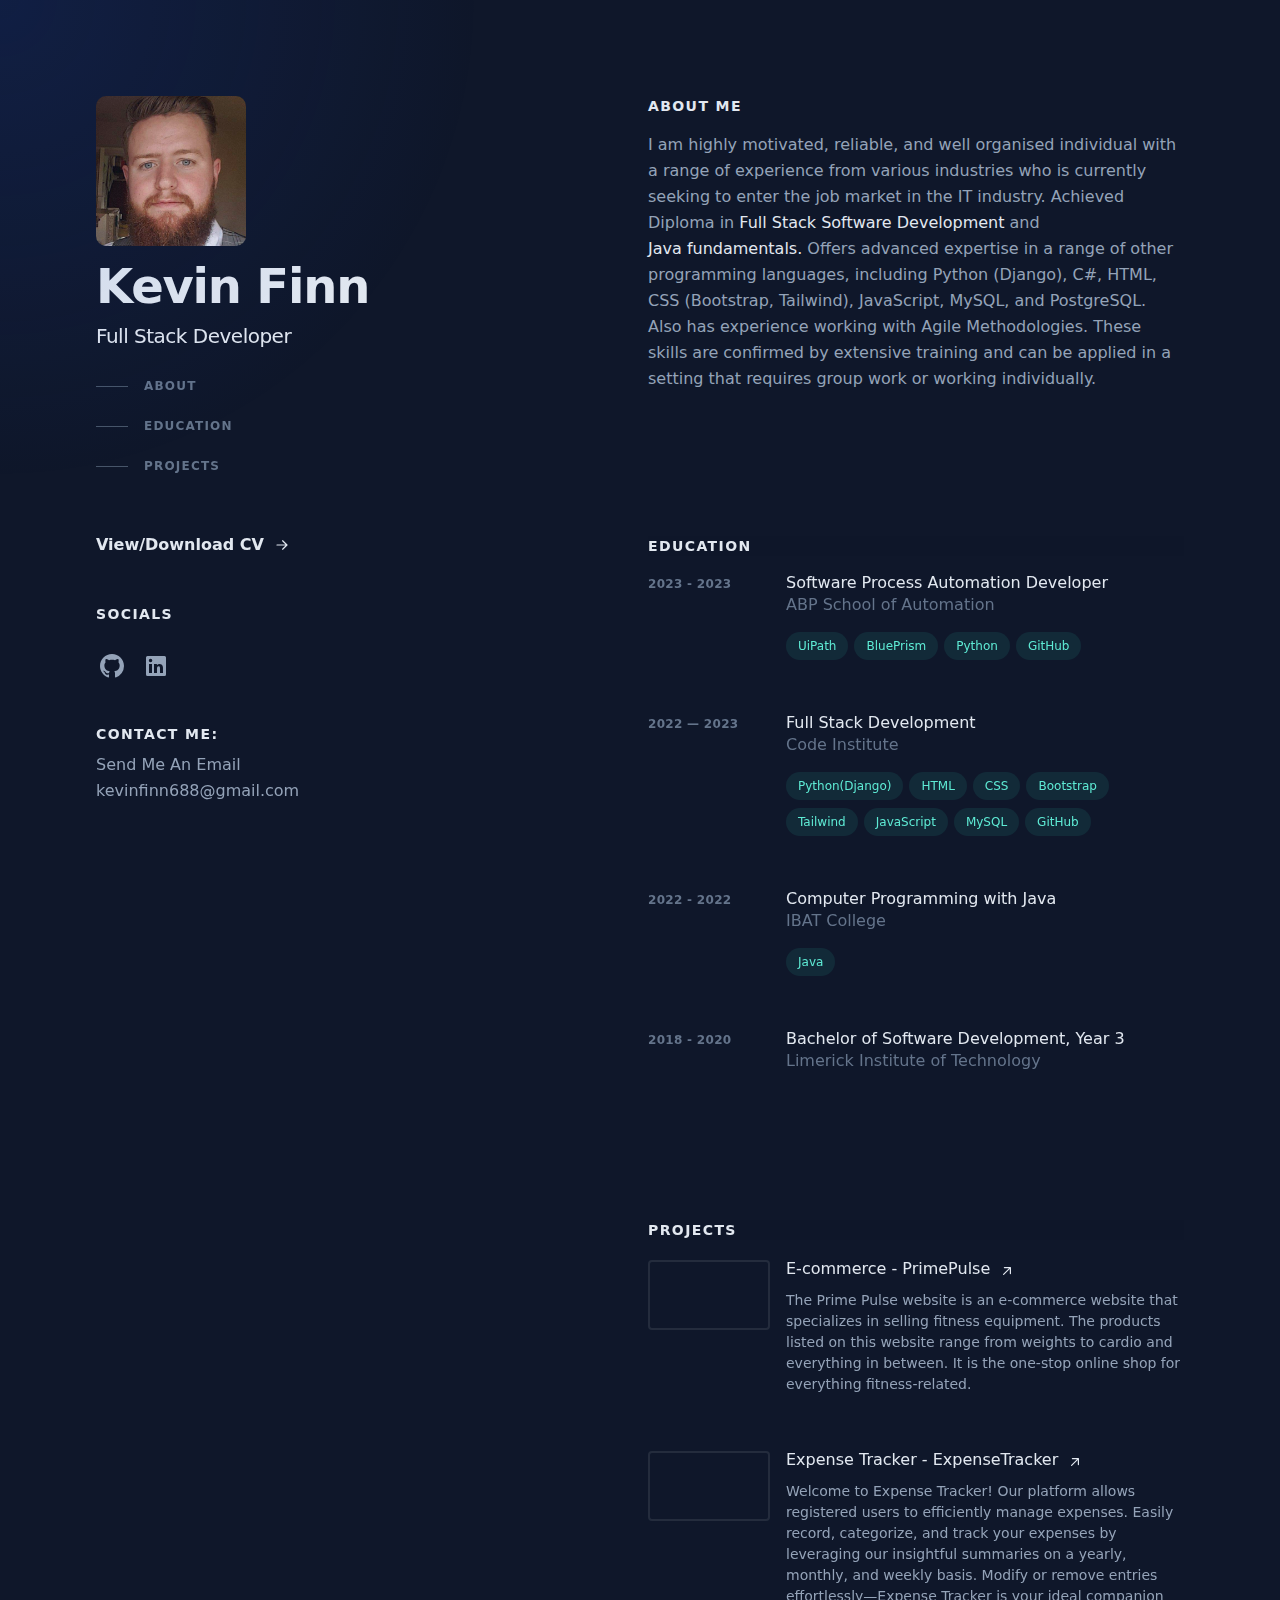
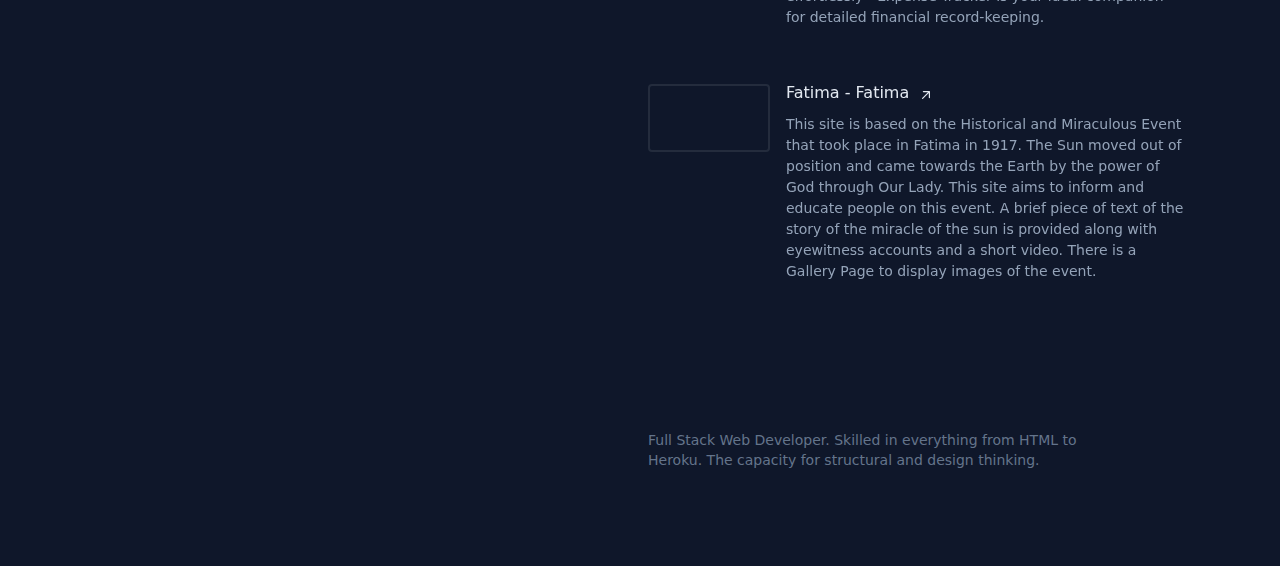
==== commit 69898813: "fixed footer placement" ====
--- a/index.html
+++ b/index.html
@@ -534,23 +534,23 @@
                                     </li>
                                 </ul>
                             </div>
+
+
+
+                        </section>
+                        <footer class="max-w-md pb-16 text-sm text-slate-500 sm:pb-0">
+                            <p class="inline-block">
+                                Full Stack Web Developer. Skilled in everything from HTML to Heroku. The capacity
+                                for
+                                structural and
+                                design thinking.
+                            </p>
+                        </footer>
+                    </main>
                 </div>
-
-
-                </section>
-                <footer class="max-w-md pb-16 text-sm text-slate-500 sm:pb-0">
-                    <p class="inline-block">
-                        Full Stack Web Developer. Skilled in everything from HTML to Heroku. The capacity
-                        for
-                        structural and
-                        design thinking.
-                    </p>
-                </footer>
-                </main>
             </div>
         </div>
     </div>
-    </div>
 </body>
 
 </html>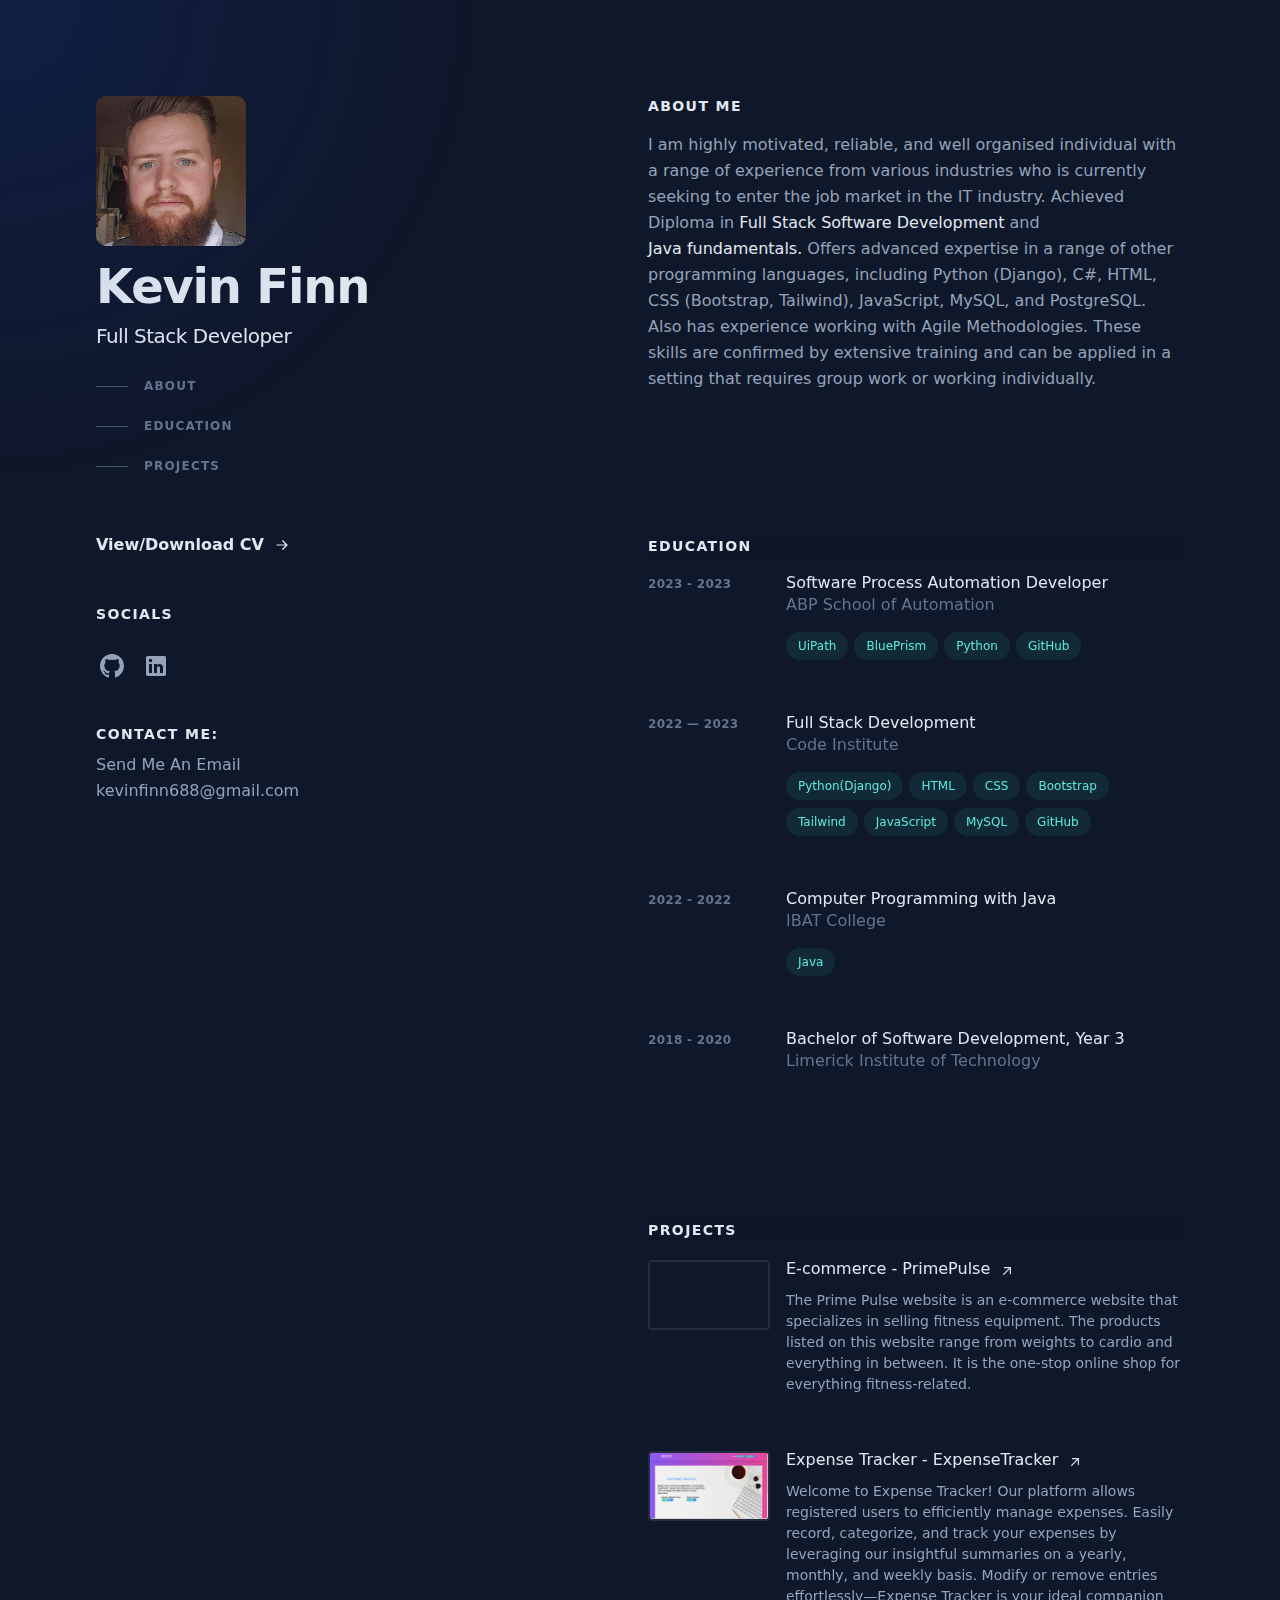
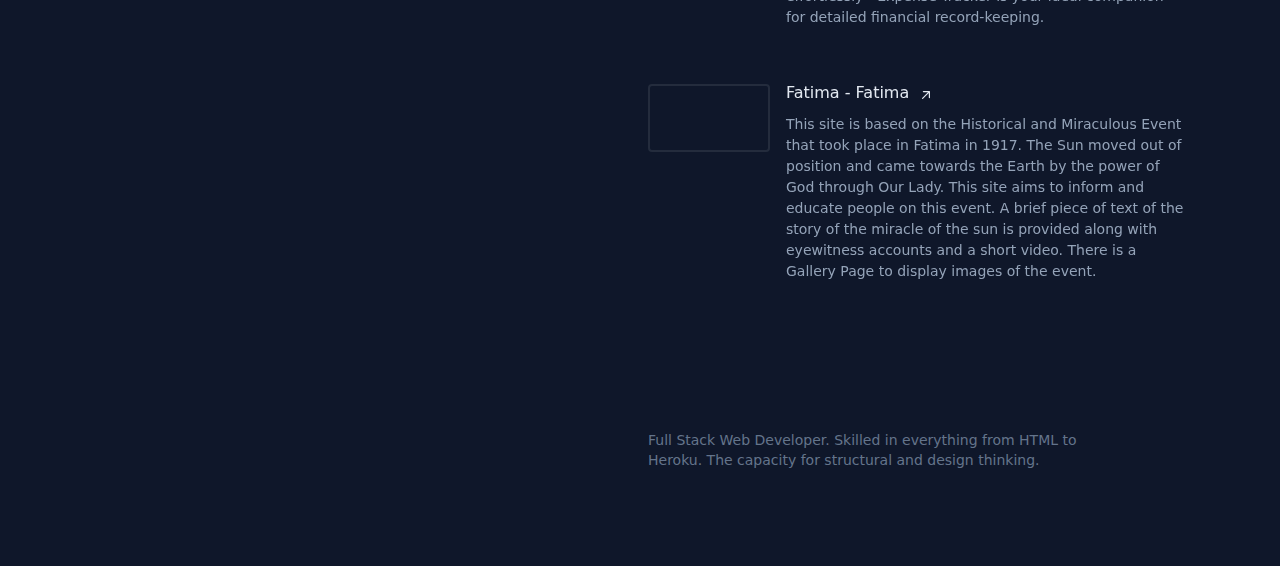
==== commit e347c0a7: "Update project link" ====
--- a/index.html
+++ b/index.html
@@ -442,7 +442,7 @@
                                             <div class="z-10 sm:order-2 sm:col-span-6">
                                                 <h3>
                                                     <a class="inline-flex items-baseline font-medium leading-tight text-slate-200 hover:text-teal-300 focus-visible:text-teal-300  group/link text-base"
-                                                        href="" target="_blank" rel="noreferrer noopener"
+                                                        href="https://kf-expense-tracker.herokuapp.com/" target="_blank" rel="noreferrer noopener"
                                                         aria-label="Expense Tracker Website (opens in a new tab)">
                                                         <span
                                                             class="absolute -inset-x-4 -inset-y-2.5 hidden rounded md:-inset-x-6 md:-inset-y-4 lg:block"></span>
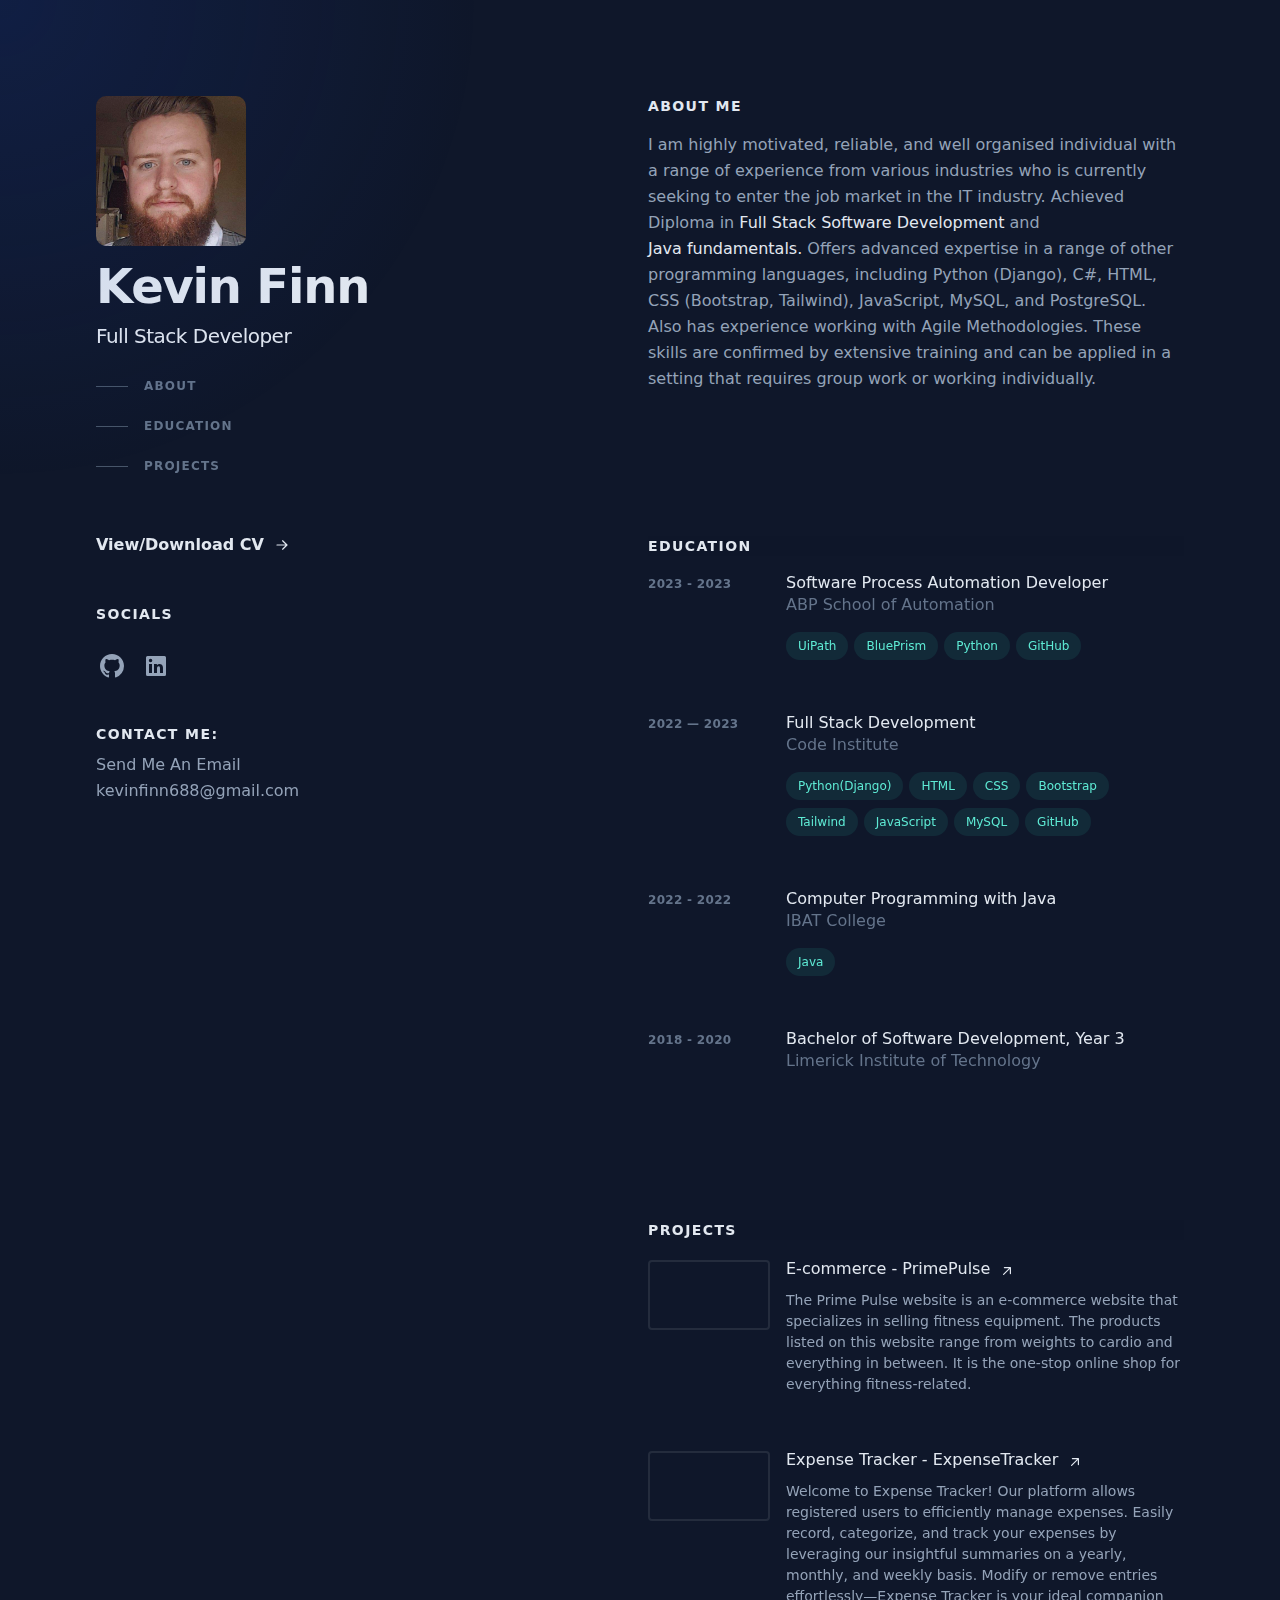
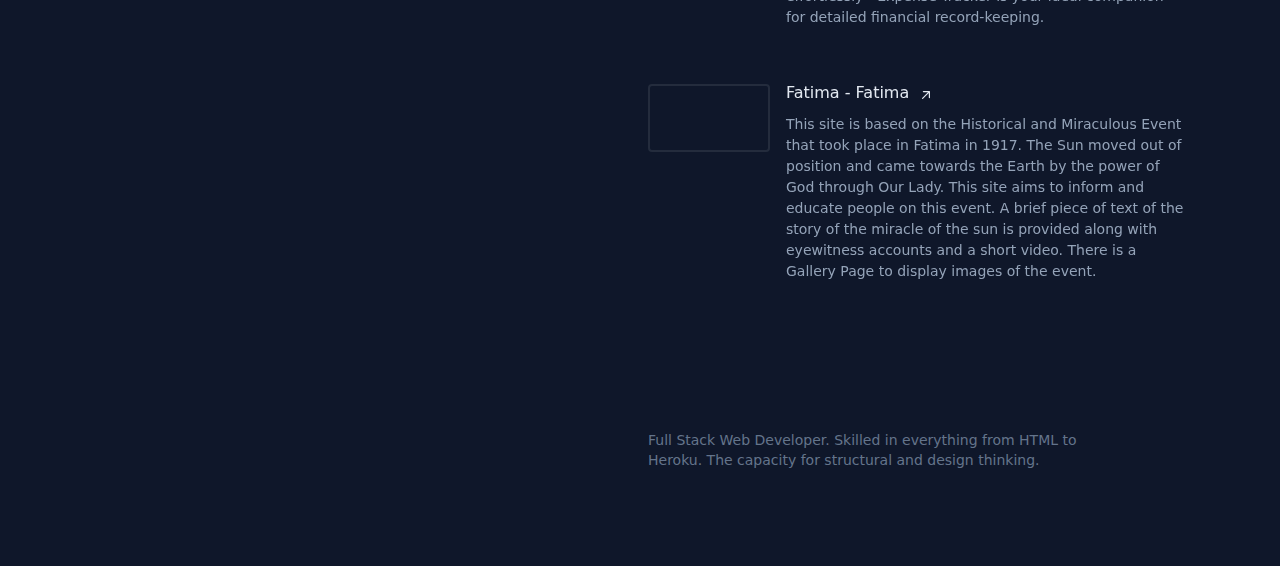
==== commit 6eeb8cad: "changed cv" ====
--- a/index.html
+++ b/index.html
@@ -73,7 +73,7 @@
 
                         <div class="mt-8">
                             <a class="inline-flex items-center font-medium leading-tight text-slate-200 font-semibold text-slate-200 group"
-                                aria-label="View Full Resume" href="static/cv/Kevin Finn CV.pdf" target="_blank">
+                                aria-label="View Full Resume" href="static/cv/Kevin_Finn_CV.pdf" target="_blank">
                                 <span>
                                     <span
                                         class="border-b border-transparent pb-px transition group-hover:border-teal-300 motion-reduce:transition-none">View/Download
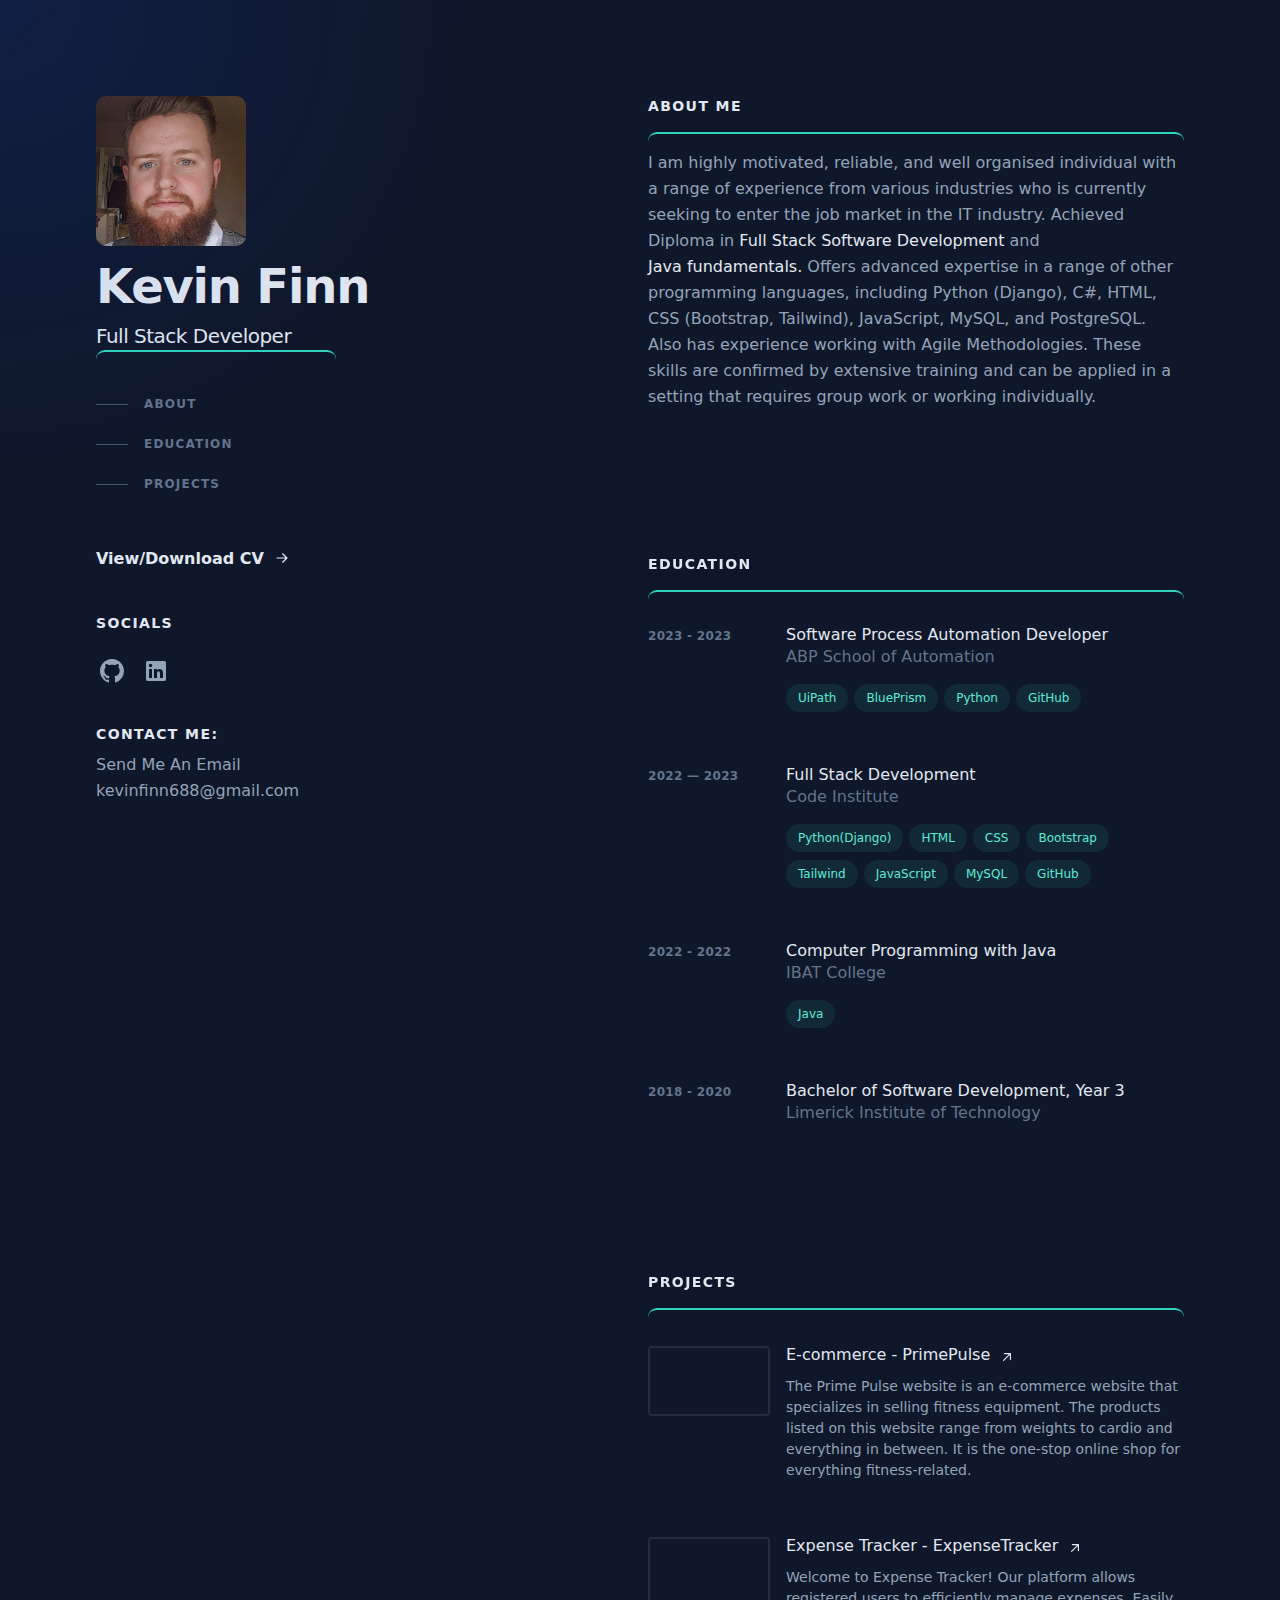
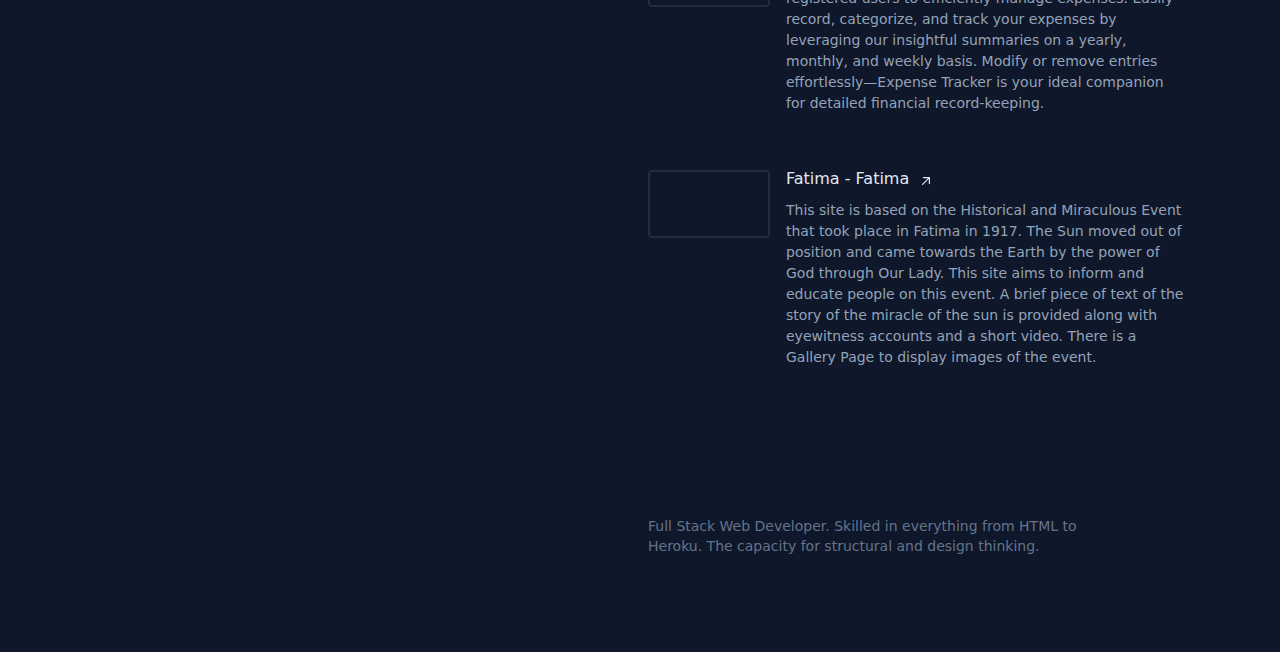
==== commit f9df9b9b: "added borders" ====
--- a/index.html
+++ b/index.html
@@ -29,7 +29,7 @@
             <div class="mx-auto min-h-screen max-w-screen-xl px-6 py-12 font-sans md:px-12 md:py-20 lg:px-24 lg:py-0">
                 <div class="lg:flex lg:justify-between lg:gap-4">
                     <header
-                        class="lg:sticky lg:top-0 lg:flex lg:max-h-screen lg:w-1/2 lg:flex-col lg:justify-between lg:py-24">
+                        class=" lg:top-0 lg:flex lg:max-h-screen lg:w-1/2 lg:flex-col lg:justify-between lg:py-24">
                         <div>
                             <div class="rounded-image mb-4">
                                 <img src="static/images/profile_image.jpg" alt="Profile Image">
@@ -39,7 +39,8 @@
                                 Kevin Finn
                             </h1>
                             <h2 class="mt-3 text-lg font-medium tracking-tight text-slate-200 sm:text-xl">Full Stack
-                                Developer</h2>
+                                Developer <hr class="header-hr"></h2>
+                                
                             <!-- <p class="mt-4 max-w-xs leading-normal">I build .</p>-->
                             <nav class="nav hidden lg:block" aria-label="In-page jump links">
                                 <ul class="mt-4 w-max">
@@ -138,6 +139,7 @@
                                 <div class="mb-8">
                                     <h2 class="text-sm font-bold uppercase tracking-widest text-slate-200 mb-4">About Me
                                     </h2>
+                                    <hr>
                                 </div>
                                 <p class="mb-4">
                                     I am highly motivated, reliable, and well organised individual with a range of
@@ -171,9 +173,10 @@
                         <section id="education" class="mb-16 scroll-mt-16 md:mb-24 lg:mb-36 lg:scroll-mt-24"
                             aria-label="Education">
                             <div
-                                class="sticky top-0 z-20 -mx-6 mb-4 w-full bg-slate-900/75 px-6 py-5 backdrop-blur md:-mx-12 md:px-12 lg:block lg:sticky lg:top-0 lg:mx-auto lg:w-full lg:px-0 lg:py-0 lg:opacity-100">
+                                class=" top-0 z-20 -mx-6 mb-4 w-full bg-slate-900/75 px-6 py-5 backdrop-blur md:-mx-12 md:px-12 lg:block lg:sticky lg:top-0 lg:mx-auto lg:w-full lg:px-0 lg:py-0 lg:opacity-100">
                                 <h2 class="text-sm font-bold uppercase tracking-widest text-slate-200 mb-4">Education
                                 </h2>
+                                <hr>
                             </div>
 
                             <ol class="group/list">
@@ -380,9 +383,10 @@
                         <section id="projects" class="mb-16 scroll-mt-16 md:mb-24 lg:mb-36 lg:scroll-mt-24"
                             aria-label="Selected projects">
                             <div
-                                class="sticky top-0 z-20 -mx-6 mb-4 w-full bg-slate-900/75 px-6 py-5 backdrop-blur md:-mx-12 md:px-12 lg:block lg:sticky lg:top-0 lg:mx-auto lg:w-full lg:px-0 lg:py-0 lg:opacity-100">
+                                class=" top-0 z-20 -mx-6 mb-4 w-full bg-slate-900/75 px-6 py-5 backdrop-blur md:-mx-12 md:px-12 lg:block lg:sticky lg:top-0 lg:mx-auto lg:w-full lg:px-0 lg:py-0 lg:opacity-100">
                                 <h2 class="text-sm font-bold uppercase tracking-widest text-slate-200 mb-4">Projects
                                 </h2>
+                                <hr>
                             </div>
                             <div>
                                 <ul class="group/list">
--- a/static/assets/style.css
+++ b/static/assets/style.css
@@ -28,8 +28,13 @@
 
 hr {
     height: 0;
-    color: inherit;
-    border-top-width: 1px
+    border-top-width: 2px;
+    border-color: #2dd4bf;
+    padding-bottom: 1rem;
+    border-radius: 1rem;
+}
+.header-hr{
+    width:15rem;
 }
 
 abbr:where([title]) {
@@ -81,7 +86,7 @@
     border-radius: 10px; /* Adjust the border-radius for rounded corners */
 }
   
-  .rounded-image img {
+.rounded-image img {
     width: 100%; /* Ensures the image takes the full width of the parent container */
     height: auto; /* Maintains the aspect ratio */
     display: block; /* Removes any extra space below the image */
@@ -671,7 +676,7 @@
 
 .w-max {
     width: -moz-max-content;
-    width: max-content
+    width: max-content;
 }
 
 .w-screen {
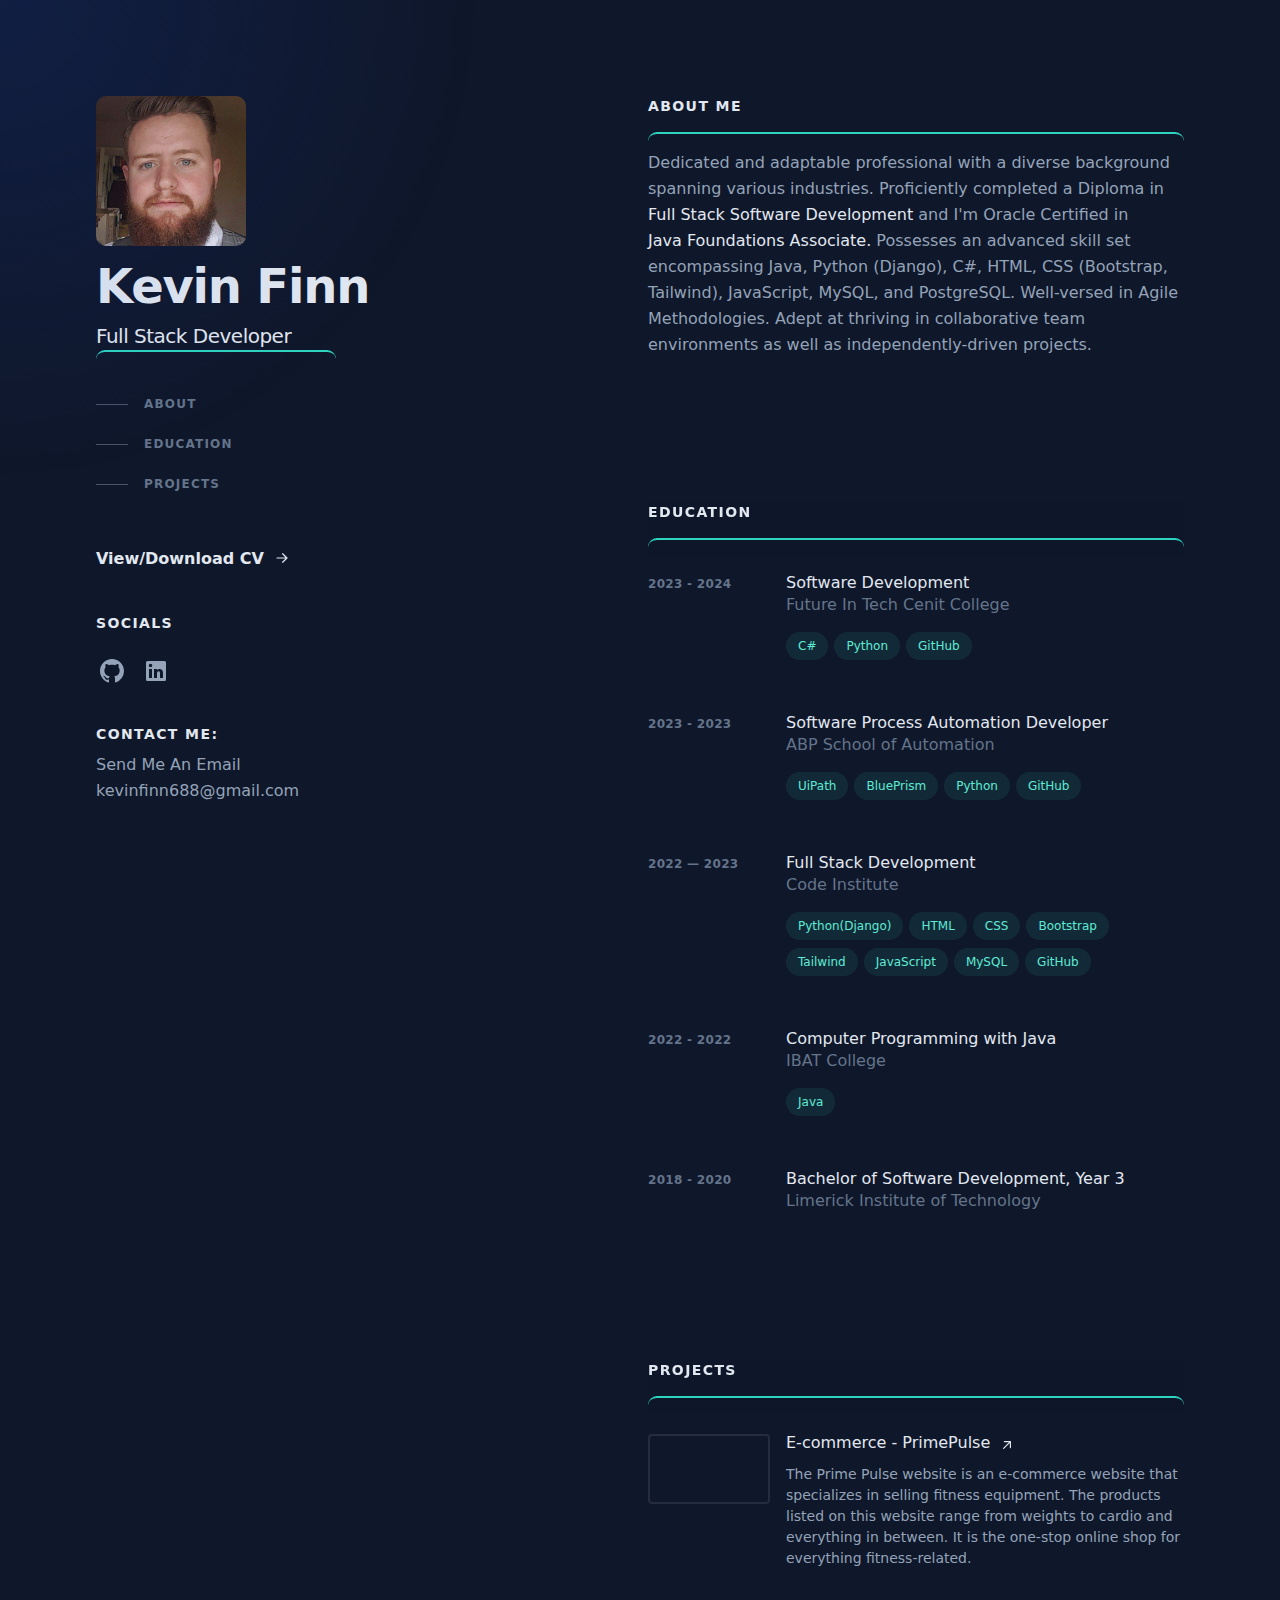
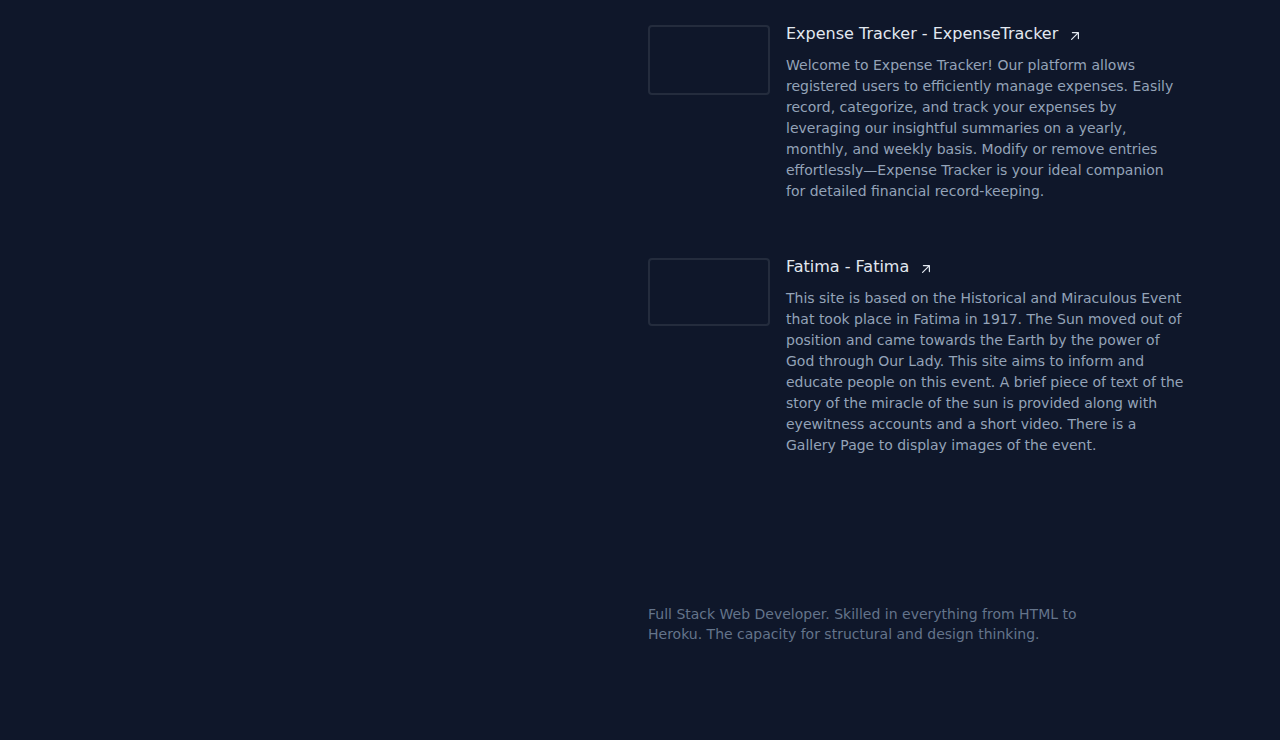
==== commit 17a339b9: "Add education and changed personal brief" ====
--- a/index.html
+++ b/index.html
@@ -28,8 +28,7 @@
             )"></div>
             <div class="mx-auto min-h-screen max-w-screen-xl px-6 py-12 font-sans md:px-12 md:py-20 lg:px-24 lg:py-0">
                 <div class="lg:flex lg:justify-between lg:gap-4">
-                    <header
-                        class=" lg:top-0 lg:flex lg:max-h-screen lg:w-1/2 lg:flex-col lg:justify-between lg:py-24">
+                    <header class=" lg:top-0 lg:flex lg:max-h-screen lg:w-1/2 lg:flex-col lg:justify-between lg:py-24">
                         <div>
                             <div class="rounded-image mb-4">
                                 <img src="static/images/profile_image.jpg" alt="Profile Image">
@@ -39,8 +38,10 @@
                                 Kevin Finn
                             </h1>
                             <h2 class="mt-3 text-lg font-medium tracking-tight text-slate-200 sm:text-xl">Full Stack
-                                Developer <hr class="header-hr"></h2>
-                                
+                                Developer
+                                <hr class="header-hr">
+                            </h2>
+
                             <!-- <p class="mt-4 max-w-xs leading-normal">I build .</p>-->
                             <nav class="nav hidden lg:block" aria-label="In-page jump links">
                                 <ul class="mt-4 w-max">
@@ -142,29 +143,24 @@
                                     <hr>
                                 </div>
                                 <p class="mb-4">
-                                    I am highly motivated, reliable, and well organised individual with a range of
-                                    experience from various
-                                    industries who is currently seeking to enter the job market in the IT industry.
-                                    Achieved Diploma in
-                                    <a class="inline-flex items-baseline font-medium leading-tight text-slate-200 hover:text-teal-300 focus-visible:text-teal-300  group/link text-base"
+                                    Dedicated and adaptable professional with a diverse background spanning various
+                                    industries.
+                                    Proficiently completed a Diploma in <a
+                                        class="inline-flex items-baseline font-medium leading-tight text-slate-200 hover:text-teal-300 focus-visible:text-teal-300  group/link text-base"
                                         href="static/cv/Full stack development.pdf" target="_blank"
                                         rel="noreferrer noopener"
                                         aria-label="Diploma for full stack development (opens in a new tab)">
                                         Full Stack Software Development
-                                    </a>
-                                    and
-                                    <a class="inline-flex items-baseline font-medium leading-tight text-slate-200 hover:text-teal-300 focus-visible:text-teal-300  group/link text-base"
-                                        href="static/cv/IBAT-Certificate.PDF" target="_blank" rel="noreferrer noopener"
+                                    </a> and I'm Oracle Certified in <a
+                                        class="inline-flex items-baseline font-medium leading-tight text-slate-200 hover:text-teal-300 focus-visible:text-teal-300  group/link text-base"
+                                        href="static/cv/JAVA8OJA.jpg" target="_blank" rel="noreferrer noopener"
                                         aria-label="Diploma for Java Programming(opens in a new tab)">
-                                        Java fundamentals.
-                                    </a>
-                                    Offers advanced expertise in a range of other programming
-                                    languages, including Python (Django), C#, HTML, CSS (Bootstrap, Tailwind),
-                                    JavaScript, MySQL, and
-                                    PostgreSQL. Also has experience working with Agile Methodologies. These skills are
-                                    confirmed by
-                                    extensive training and can be applied in a setting that requires group work or
-                                    working individually.
+                                        Java Foundations Associate.
+                                    </a> Possesses an advanced skill set encompassing Java, Python (Django), C#, HTML,
+                                    CSS (Bootstrap, Tailwind), JavaScript, MySQL, and PostgreSQL. Well-versed in Agile
+                                    Methodologies.
+                                    Adept at thriving in collaborative team environments as well as independently-driven
+                                    projects.
                                 </p>
 
                             </div>
@@ -180,6 +176,54 @@
                             </div>
 
                             <ol class="group/list">
+                                <li class="mb-12">
+                                    <div
+                                        class="group relative grid pb-1 transition-all sm:grid-cols-8 sm:gap-8 md:gap-4 lg:hover:!opacity-100 lg:group-hover/list:opacity-50">
+                                        <div
+                                            class="absolute -inset-x-4 -inset-y-4 z-0 hidden rounded-md transition motion-reduce:transition-none lg:-inset-x-6 lg:block lg:group-hover:bg-slate-800/50 lg:group-hover:shadow-[inset_0_1px_0_0_rgba(148,163,184,0.1)] lg:group-hover:drop-shadow-lg">
+                                        </div>
+                                        <header
+                                            class="z-10 mb-2 mt-1 text-xs font-semibold uppercase tracking-wide text-slate-500 sm:col-span-2"
+                                            aria-label="2016 to 2017">2023 - 2024</header>
+                                        <div class="z-10 sm:col-span-6">
+                                            <h3 class="font-medium leading-snug text-slate-200">
+                                                <div>
+                                                    <a class="inline-flex items-baseline font-medium leading-tight text-slate-200 hover:text-teal-300 focus-visible:text-teal-300  group/link text-base"
+                                                        href="" target="_blank" rel="noreferrer noopener"
+                                                        aria-label="(opens in a new tab)">
+                                                        <span
+                                                            class="absolute -inset-x-4 -inset-y-2.5 hidden rounded md:-inset-x-6 md:-inset-y-4 lg:block"></span>
+                                                        <span>
+                                                            Software Development
+                                                        </span>
+                                                    </a>
+                                                </div>
+                                                <div>
+                                                    <div class="text-slate-500" aria-hidden="true">Future In Tech Cenit
+                                                        College
+                                                    </div>
+                                                </div>
+                                            </h3>
+                                            <ul class="mt-2 flex flex-wrap" aria-label="Technologies used">
+                                                <li class="mr-1.5 mt-2">
+                                                    <div
+                                                        class="flex items-center rounded-full bg-teal-400/10 px-3 py-1 text-xs font-medium leading-5 text-teal-300 ">
+                                                        C#</div>
+                                                </li>
+                                                <li class="mr-1.5 mt-2">
+                                                    <div
+                                                        class="flex items-center rounded-full bg-teal-400/10 px-3 py-1 text-xs font-medium leading-5 text-teal-300 ">
+                                                        Python</div>
+                                                </li>
+                                                <li class="mr-1.5 mt-2">
+                                                    <div
+                                                        class="flex items-center rounded-full bg-teal-400/10 px-3 py-1 text-xs font-medium leading-5 text-teal-300 ">
+                                                        GitHub</div>
+                                                </li>
+                                            </ul>
+                                        </div>
+                                    </div>
+                                </li>
                                 <li class="mb-12">
                                     <div
                                         class="group relative grid pb-1 transition-all sm:grid-cols-8 sm:gap-8 md:gap-4 lg:hover:!opacity-100 lg:group-hover/list:opacity-50">
@@ -446,7 +490,8 @@
                                             <div class="z-10 sm:order-2 sm:col-span-6">
                                                 <h3>
                                                     <a class="inline-flex items-baseline font-medium leading-tight text-slate-200 hover:text-teal-300 focus-visible:text-teal-300  group/link text-base"
-                                                        href="https://kf-expense-tracker.herokuapp.com/" target="_blank" rel="noreferrer noopener"
+                                                        href="https://kf-expense-tracker.herokuapp.com/" target="_blank"
+                                                        rel="noreferrer noopener"
                                                         aria-label="Expense Tracker Website (opens in a new tab)">
                                                         <span
                                                             class="absolute -inset-x-4 -inset-y-2.5 hidden rounded md:-inset-x-6 md:-inset-y-4 lg:block"></span>
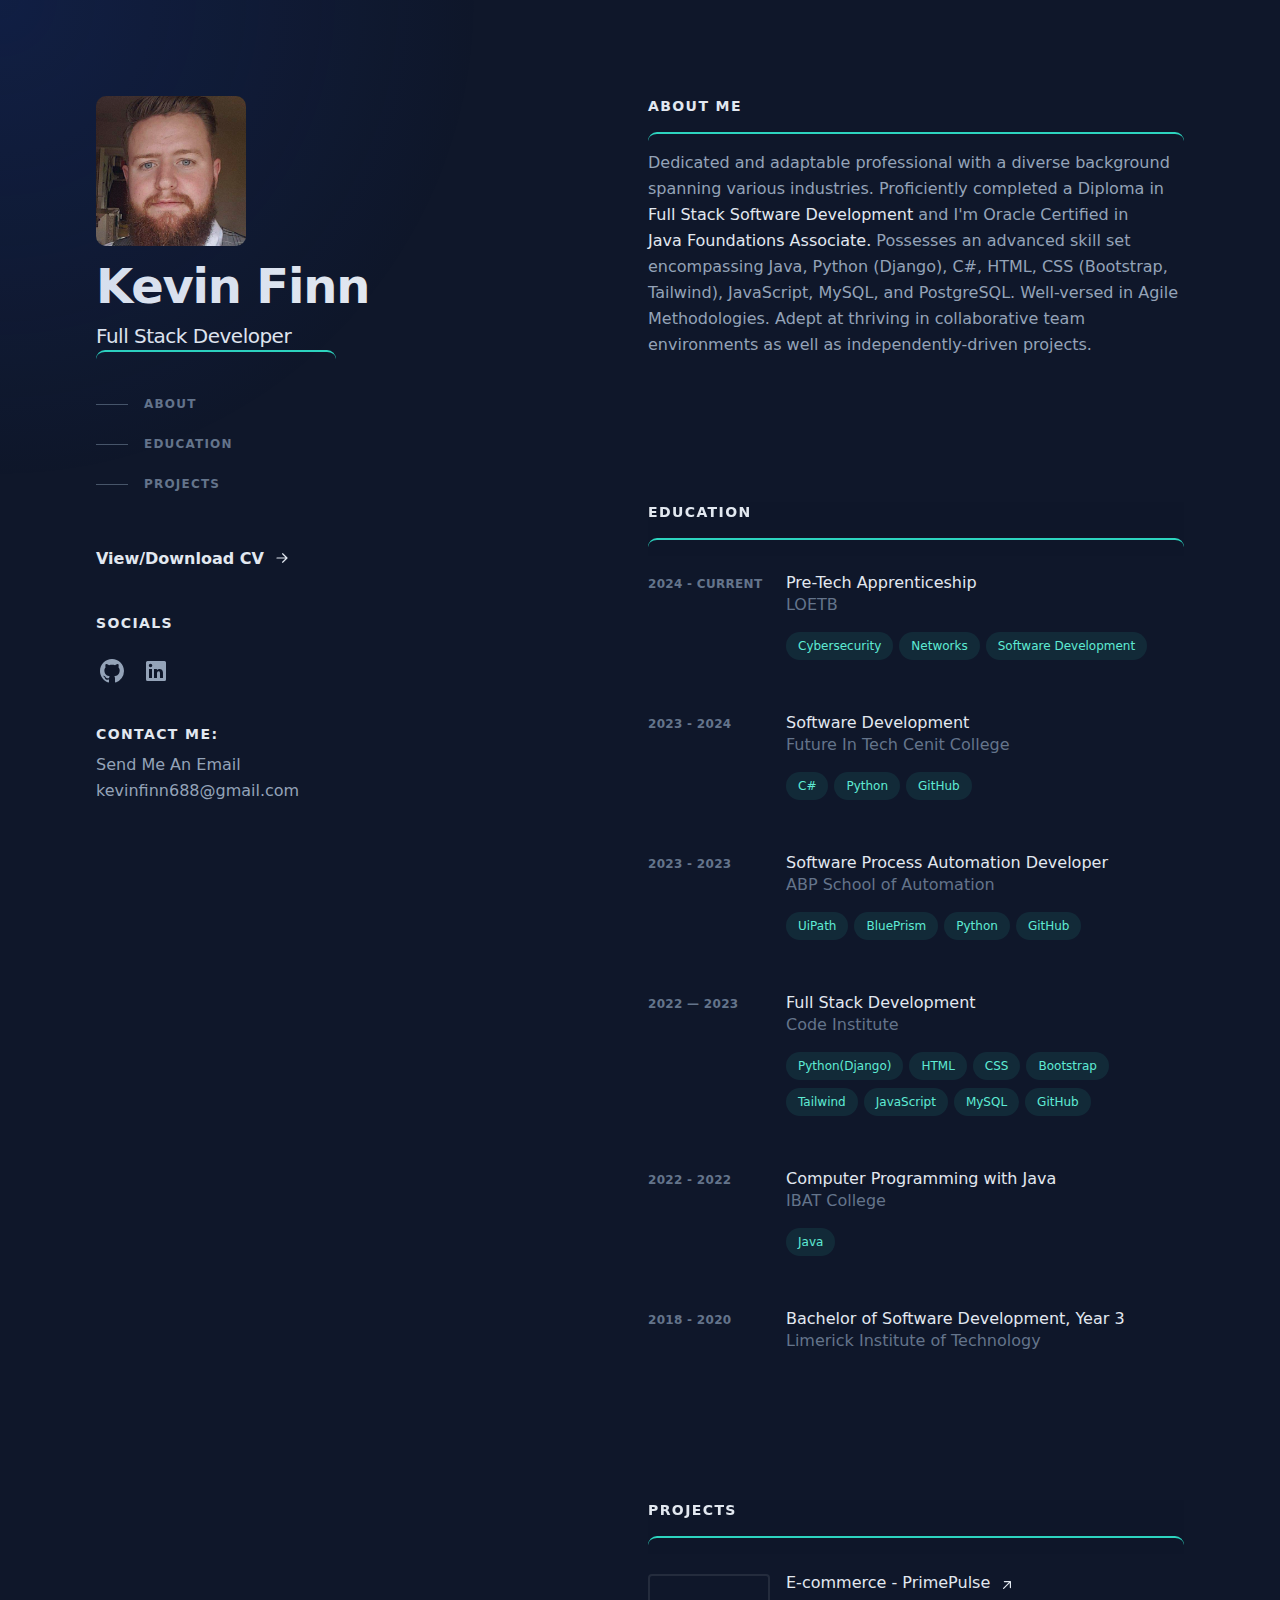
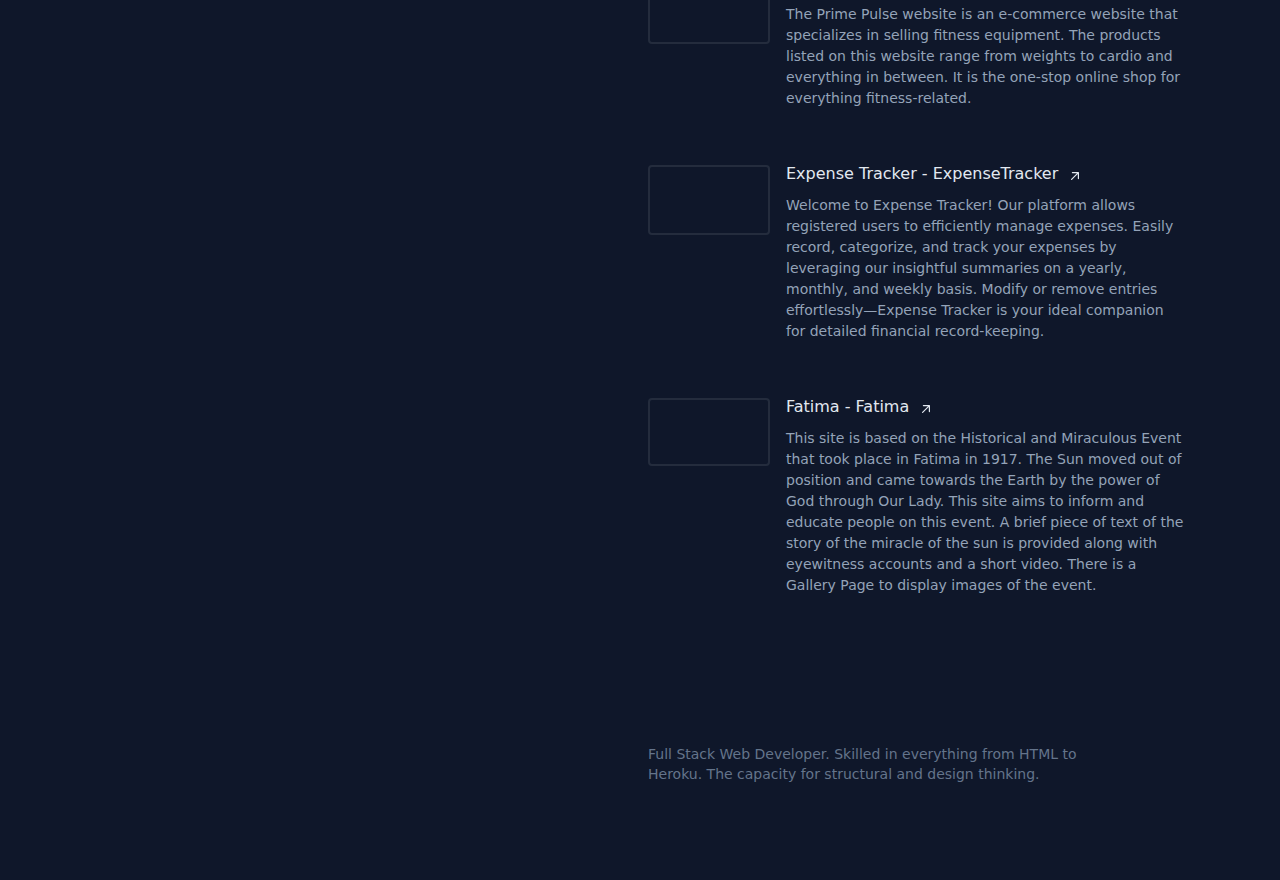
==== commit 765cf115: "update cv" ====
--- a/index.html
+++ b/index.html
@@ -184,6 +184,53 @@
                                         </div>
                                         <header
                                             class="z-10 mb-2 mt-1 text-xs font-semibold uppercase tracking-wide text-slate-500 sm:col-span-2"
+                                            aria-label="2016 to 2017">2024 - Current</header>
+                                        <div class="z-10 sm:col-span-6">
+                                            <h3 class="font-medium leading-snug text-slate-200">
+                                                <div>
+                                                    <a class="inline-flex items-baseline font-medium leading-tight text-slate-200 hover:text-teal-300 focus-visible:text-teal-300  group/link text-base"
+                                                        href="" target="_blank" rel="noreferrer noopener"
+                                                        aria-label="(opens in a new tab)">
+                                                        <span
+                                                            class="absolute -inset-x-4 -inset-y-2.5 hidden rounded md:-inset-x-6 md:-inset-y-4 lg:block"></span>
+                                                        <span>
+                                                            Pre-Tech Apprenticeship
+                                                        </span>
+                                                    </a>
+                                                </div>
+                                                <div>
+                                                    <div class="text-slate-500" aria-hidden="true">LOETB
+                                                    </div>
+                                                </div>
+                                            </h3>
+                                            <ul class="mt-2 flex flex-wrap" aria-label="Technologies used">
+                                                <li class="mr-1.5 mt-2">
+                                                    <div
+                                                        class="flex items-center rounded-full bg-teal-400/10 px-3 py-1 text-xs font-medium leading-5 text-teal-300 ">
+                                                        Cybersecurity</div>
+                                                </li>
+                                                <li class="mr-1.5 mt-2">
+                                                    <div
+                                                        class="flex items-center rounded-full bg-teal-400/10 px-3 py-1 text-xs font-medium leading-5 text-teal-300 ">
+                                                        Networks</div>
+                                                </li>
+                                                <li class="mr-1.5 mt-2">
+                                                    <div
+                                                        class="flex items-center rounded-full bg-teal-400/10 px-3 py-1 text-xs font-medium leading-5 text-teal-300 ">
+                                                        Software Development</div>
+                                                </li>
+                                            </ul>
+                                        </div>
+                                    </div>
+                                </li>
+                                <li class="mb-12">
+                                    <div
+                                        class="group relative grid pb-1 transition-all sm:grid-cols-8 sm:gap-8 md:gap-4 lg:hover:!opacity-100 lg:group-hover/list:opacity-50">
+                                        <div
+                                            class="absolute -inset-x-4 -inset-y-4 z-0 hidden rounded-md transition motion-reduce:transition-none lg:-inset-x-6 lg:block lg:group-hover:bg-slate-800/50 lg:group-hover:shadow-[inset_0_1px_0_0_rgba(148,163,184,0.1)] lg:group-hover:drop-shadow-lg">
+                                        </div>
+                                        <header
+                                            class="z-10 mb-2 mt-1 text-xs font-semibold uppercase tracking-wide text-slate-500 sm:col-span-2"
                                             aria-label="2016 to 2017">2023 - 2024</header>
                                         <div class="z-10 sm:col-span-6">
                                             <h3 class="font-medium leading-snug text-slate-200">
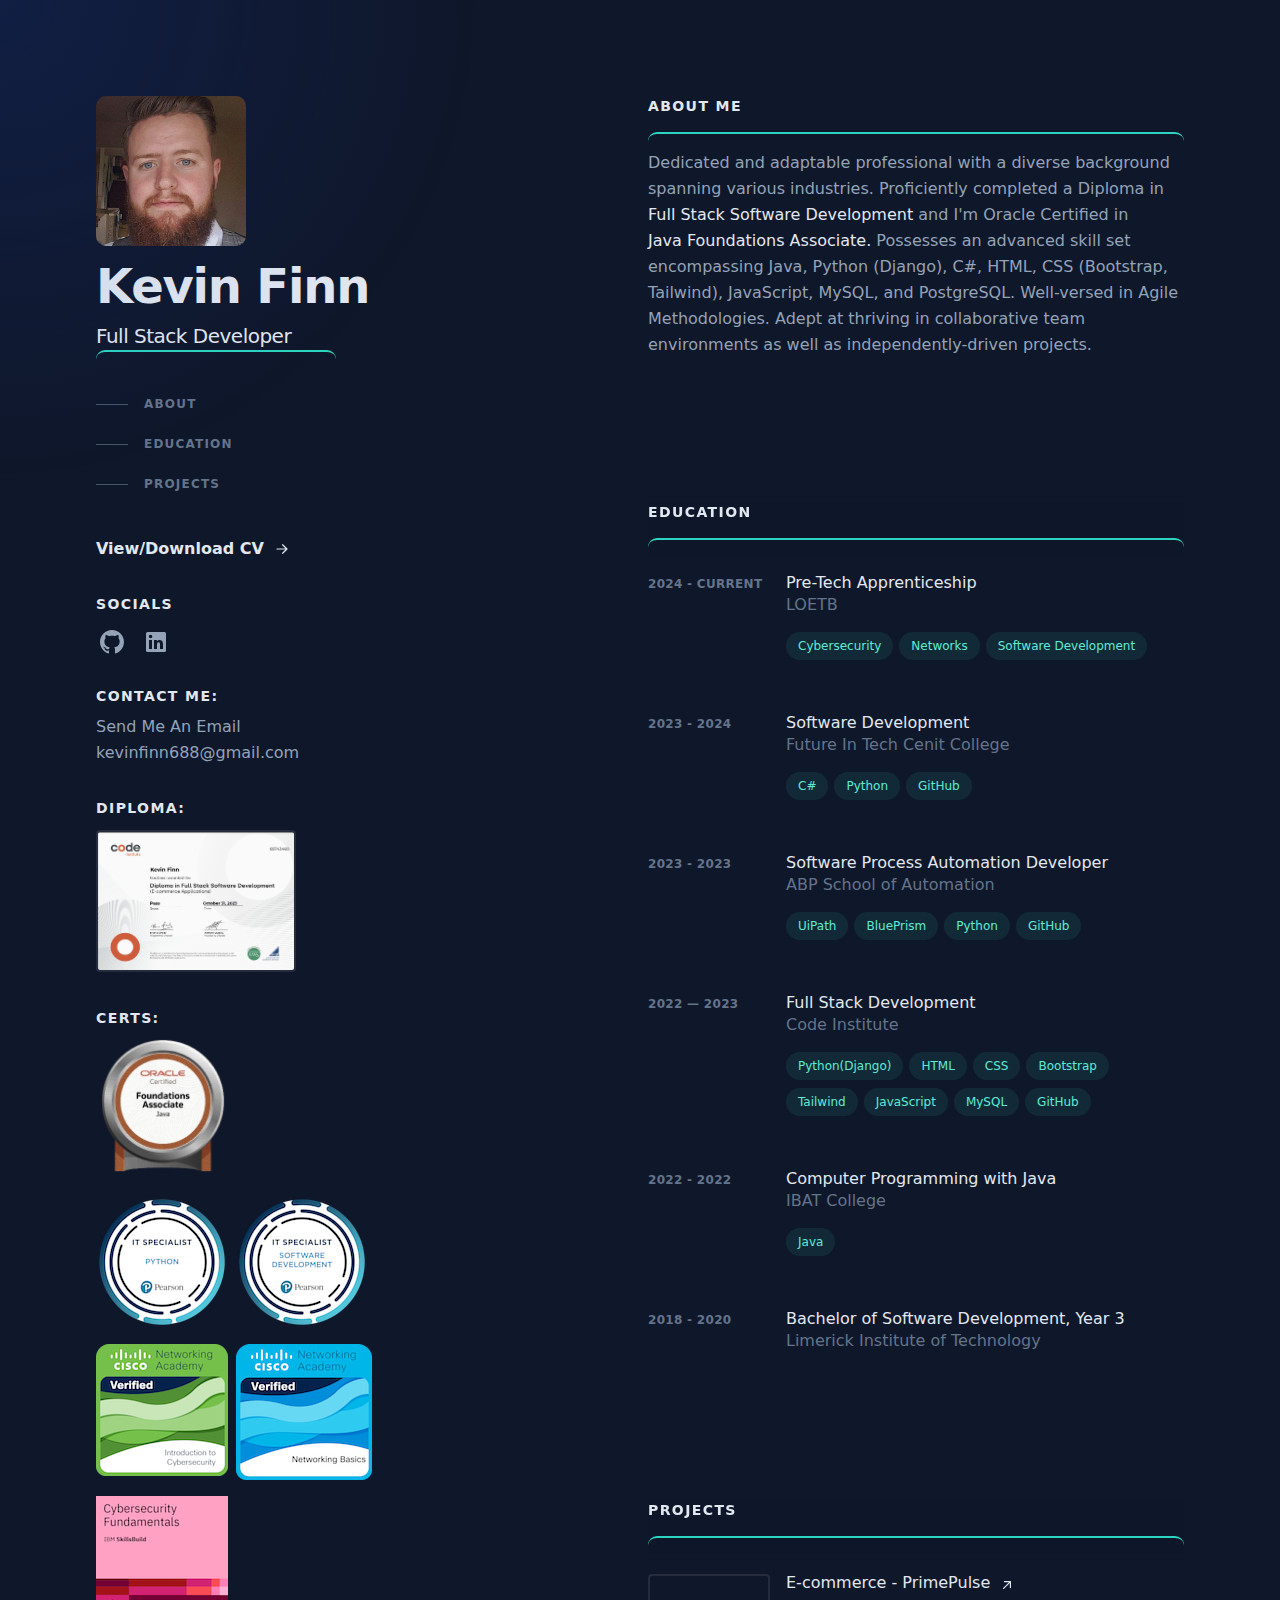
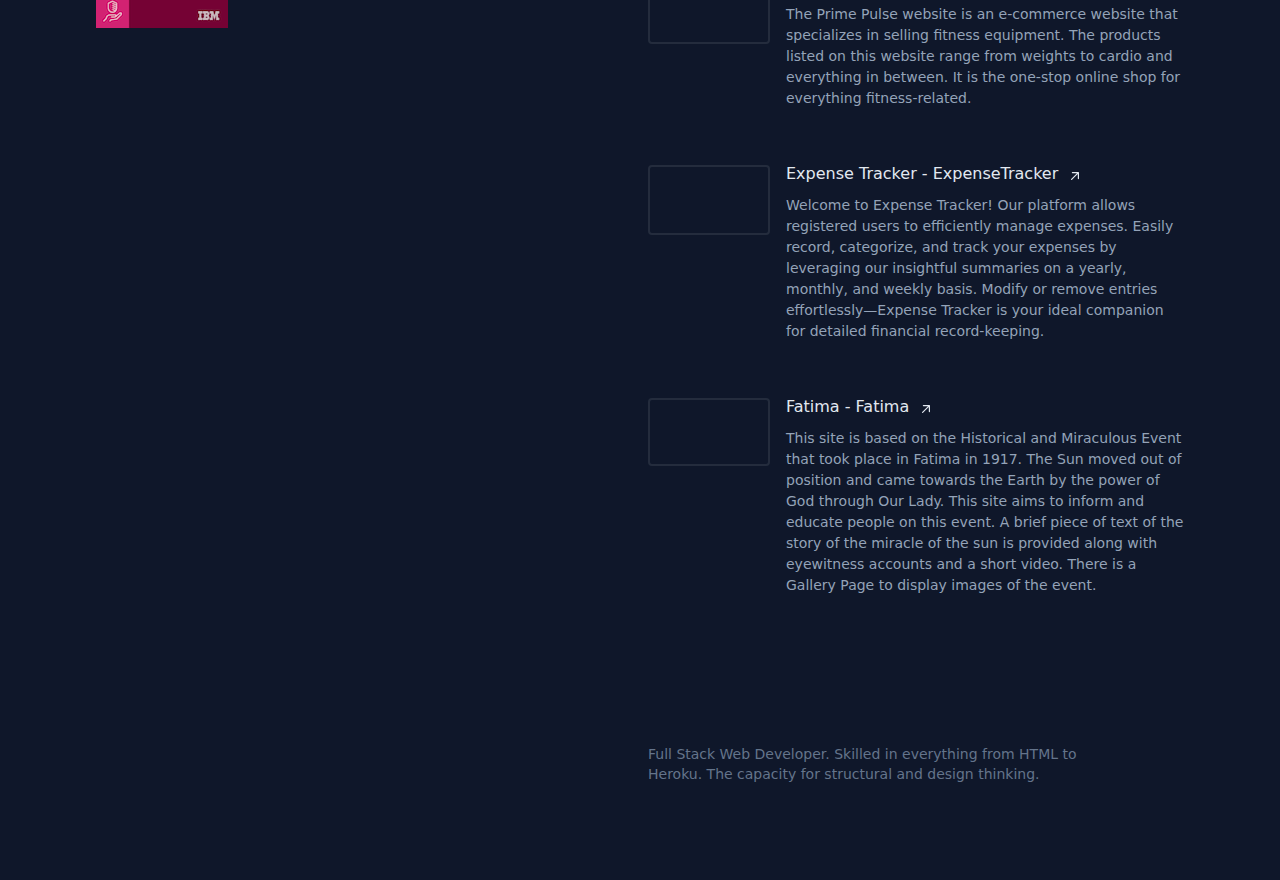
==== commit 6ad7f197: "update website with badges" ====
--- a/index.html
+++ b/index.html
@@ -28,25 +28,22 @@
             )"></div>
             <div class="mx-auto min-h-screen max-w-screen-xl px-6 py-12 font-sans md:px-12 md:py-20 lg:px-24 lg:py-0">
                 <div class="lg:flex lg:justify-between lg:gap-4">
-                    <header class=" lg:top-0 lg:flex lg:max-h-screen lg:w-1/2 lg:flex-col lg:justify-between lg:py-24">
+                    <header class="lg:top-0 lg:flex lg:max-h-screen lg:w-1/2 lg:flex-col lg:justify-between lg:py-24">
                         <div>
                             <div class="rounded-image mb-4">
                                 <img src="static/images/profile_image.jpg" alt="Profile Image">
                             </div>
 
-                            <h1 class="text-4xl font-bold tracking-tight text-slate-200 sm:text-5xl">
-                                Kevin Finn
-                            </h1>
-                            <h2 class="mt-3 text-lg font-medium tracking-tight text-slate-200 sm:text-xl">Full Stack
-                                Developer
+                            <h1 class="text-4xl font-bold tracking-tight text-slate-200 sm:text-5xl">Kevin Finn</h1>
+                            <h2 class="mt-3 text-lg font-medium tracking-tight text-slate-200 sm:text-xl">
+                                Full Stack Developer
                                 <hr class="header-hr">
                             </h2>
 
-                            <!-- <p class="mt-4 max-w-xs leading-normal">I build .</p>-->
                             <nav class="nav hidden lg:block" aria-label="In-page jump links">
                                 <ul class="mt-4 w-max">
                                     <li>
-                                        <a class="group flex items-center py-3 " href="#about">
+                                        <a class="group flex items-center py-3" href="#about">
                                             <span
                                                 class="nav-indicator mr-4 h-px w-8 bg-slate-600 transition-all group-hover:w-16 group-hover:bg-slate-200 group-focus-visible:w-16 group-focus-visible:bg-slate-200 motion-reduce:transition-none"></span>
                                             <span
@@ -54,7 +51,7 @@
                                         </a>
                                     </li>
                                     <li>
-                                        <a class="group flex items-center py-3 " href="#education">
+                                        <a class="group flex items-center py-3" href="#education">
                                             <span
                                                 class="nav-indicator mr-4 h-px w-8 bg-slate-600 transition-all group-hover:w-16 group-hover:bg-slate-200 group-focus-visible:w-16 group-focus-visible:bg-slate-200 motion-reduce:transition-none"></span>
                                             <span
@@ -62,7 +59,7 @@
                                         </a>
                                     </li>
                                     <li>
-                                        <a class="group flex items-center py-3 " href="#projects">
+                                        <a class="group flex items-center py-3" href="#projects">
                                             <span
                                                 class="nav-indicator mr-4 h-px w-8 bg-slate-600 transition-all group-hover:w-16 group-hover:bg-slate-200 group-focus-visible:w-16 group-focus-visible:bg-slate-200 motion-reduce:transition-none"></span>
                                             <span
@@ -78,9 +75,7 @@
                                 aria-label="View Full Resume" href="static/cv/Kevin_Finn_CV.pdf" target="_blank">
                                 <span>
                                     <span
-                                        class="border-b border-transparent pb-px transition group-hover:border-teal-300 motion-reduce:transition-none">View/Download
-                                        <!-- -->
-                                    </span>
+                                        class="border-b border-transparent pb-px transition group-hover:border-teal-300 motion-reduce:transition-none">View/Download</span>
                                     <span class="whitespace-nowrap">
                                         <span
                                             class="border-b border-transparent pb-px transition group-hover:border-teal-300 motion-reduce:transition-none">CV</span>
@@ -95,6 +90,7 @@
                                 </span>
                             </a>
                         </div>
+
                         <div class="mt-8">
                             <h2 class="text-sm font-bold uppercase tracking-widest text-slate-200 mb-2">Socials</h2>
                         </div>
@@ -126,12 +122,89 @@
                                 </a>
                             </li>
                         </ul>
+
                         <div class="mt-8 mb-8">
                             <h2 class="text-sm font-bold uppercase tracking-widest text-slate-200 mb-2">Contact Me:</h2>
                             <a href="mailto:kevinfinn688@gmail.com">Send Me An Email</a>
                             <p>kevinfinn688@gmail.com</p>
                         </div>
+                        <div class="container mt-8">
+                            <!-- Grid layout with 3 columns and 2 rows -->
+                            <h2 class="text-sm font-bold uppercase tracking-widest text-slate-200 mb-2">Diploma:</h2>
+                            <div class="grid grid-cols-3 gap-4">
+
+                                <div class="flex justify-left bg-gray-300 h-48 gap-2">
+                                    <div data-iframe-width="150" data-iframe-height="270">
+                                        <a class="inline-flex items-baseline font-medium leading-tight text-slate-200 hover:text-teal-300 focus-visible:text-teal-300  group/link text-base"
+                                            href="static/cv/Full stack development.pdf" target="_blank"
+                                            rel="noreferrer noopener"
+                                            aria-label="Diploma for full stack development (opens in a new tab)">
+                                            <img alt="code institute Diploma" loading="lazy" width="200" height="48"
+                                                decoding="async" data-nimg="1"
+                                                class="rounded border-2 border-slate-200/10 transition group-hover:border-slate-200/30 sm:order-1 sm:col-span-2 sm:translate-y-1"
+                                                style="color:transparent" src="static/images/certs/code.png" />
+                                        </a>
+                                    </div>
+                                </div>
+                            </div>
+                        </div>
+                        <div class="container mt-8">
+                            <h2 class="text-sm font-bold uppercase tracking-widest text-slate-200 mb-2">Certs:</h2>
+                            <div class="grid grid-cols-3 gap-4">
+                                <div class="flex justify-left bg-gray-300 h-48 gap-2">
+                                    <div>
+                                        <a href="static/cv/JAVA8OJA.jpg" target="_blank"
+                                            aria-label="Diploma for Java Programming(opens in a new tab)">
+                                            <img alt="code institute Diploma" src="static/images/certs/java_cert.png"
+                                                width="132px" />
+                                        </a>
+                                    </div>
+                                </div>
+                                <div class="flex justify-left bg-gray-300 h-48 gap-2">
+                                    <div>
+                                        <a href="https://www.credly.com/badges/34999c1a-56a7-46a9-9921-8d465c096a05/public_url"
+                                            target="_blank">
+                                            <img alt="" src="static/images/certs/it-specialist-python.png" /> </a>
+                                    </div>
+
+
+                                    <div class="flex justify-right bg-gray-300 h-48">
+                                        <div>
+                                            <a href="https://www.credly.com/badges/aab13392-a8f1-4f85-95c5-9c5f7e0f0446/public_url"
+                                                target="_blank">
+                                                <img alt="software development badge"
+                                                    src="static/images/certs/it-specialist-software-development.png" />
+                                            </a>
+                                        </div>
+                                    </div>
+                                </div>
+
+                                <div class="flex justify-left bg-gray-300 h-48 gap-2">
+                                    <div>
+                                        <a href="https://www.credly.com/badges/d0599b15-3915-4089-a79f-b74abb52cba1/public_url"
+                                            target="_blank">
+                                            <img alt="cybersecurity badge"
+                                                src="static/images/certs/introduction-to-cybersecurity.png" /> </a>
+                                    </div>
+                                    <div>
+                                        <a href="https://www.credly.com/badges/4949f154-5e16-4c8d-aa0d-154e10122444/public_url"
+                                            target="_blank">
+                                            <img alt="network badge" src="static/images/certs/networking-basics.png" />
+                                        </a>
+                                    </div>
+                                </div>
+                                <div class="flex justify-left bg-gray-300 h-48 gap-2">
+                                    <div>
+                                        <a href="https://www.credly.com/badges/8bd95a9e-b0ff-4565-a9e6-79d321b9cd83/public_url"
+                                            target="_blank">
+                                            <img alt="cybersecurity badge"
+                                                src="static/images/certs/cybersecurity-fundamentals.png" /> </a>
+                                    </div>
+                                </div>
+                            </div>
+                        </div>
                     </header>
+
 
                     <main id="content" class="pt-24 lg:w-1/2 lg:py-24">
                         <section id="about" class="mb-16 scroll-mt-16 md:mb-24 lg:mb-36 lg:scroll-mt-24"
